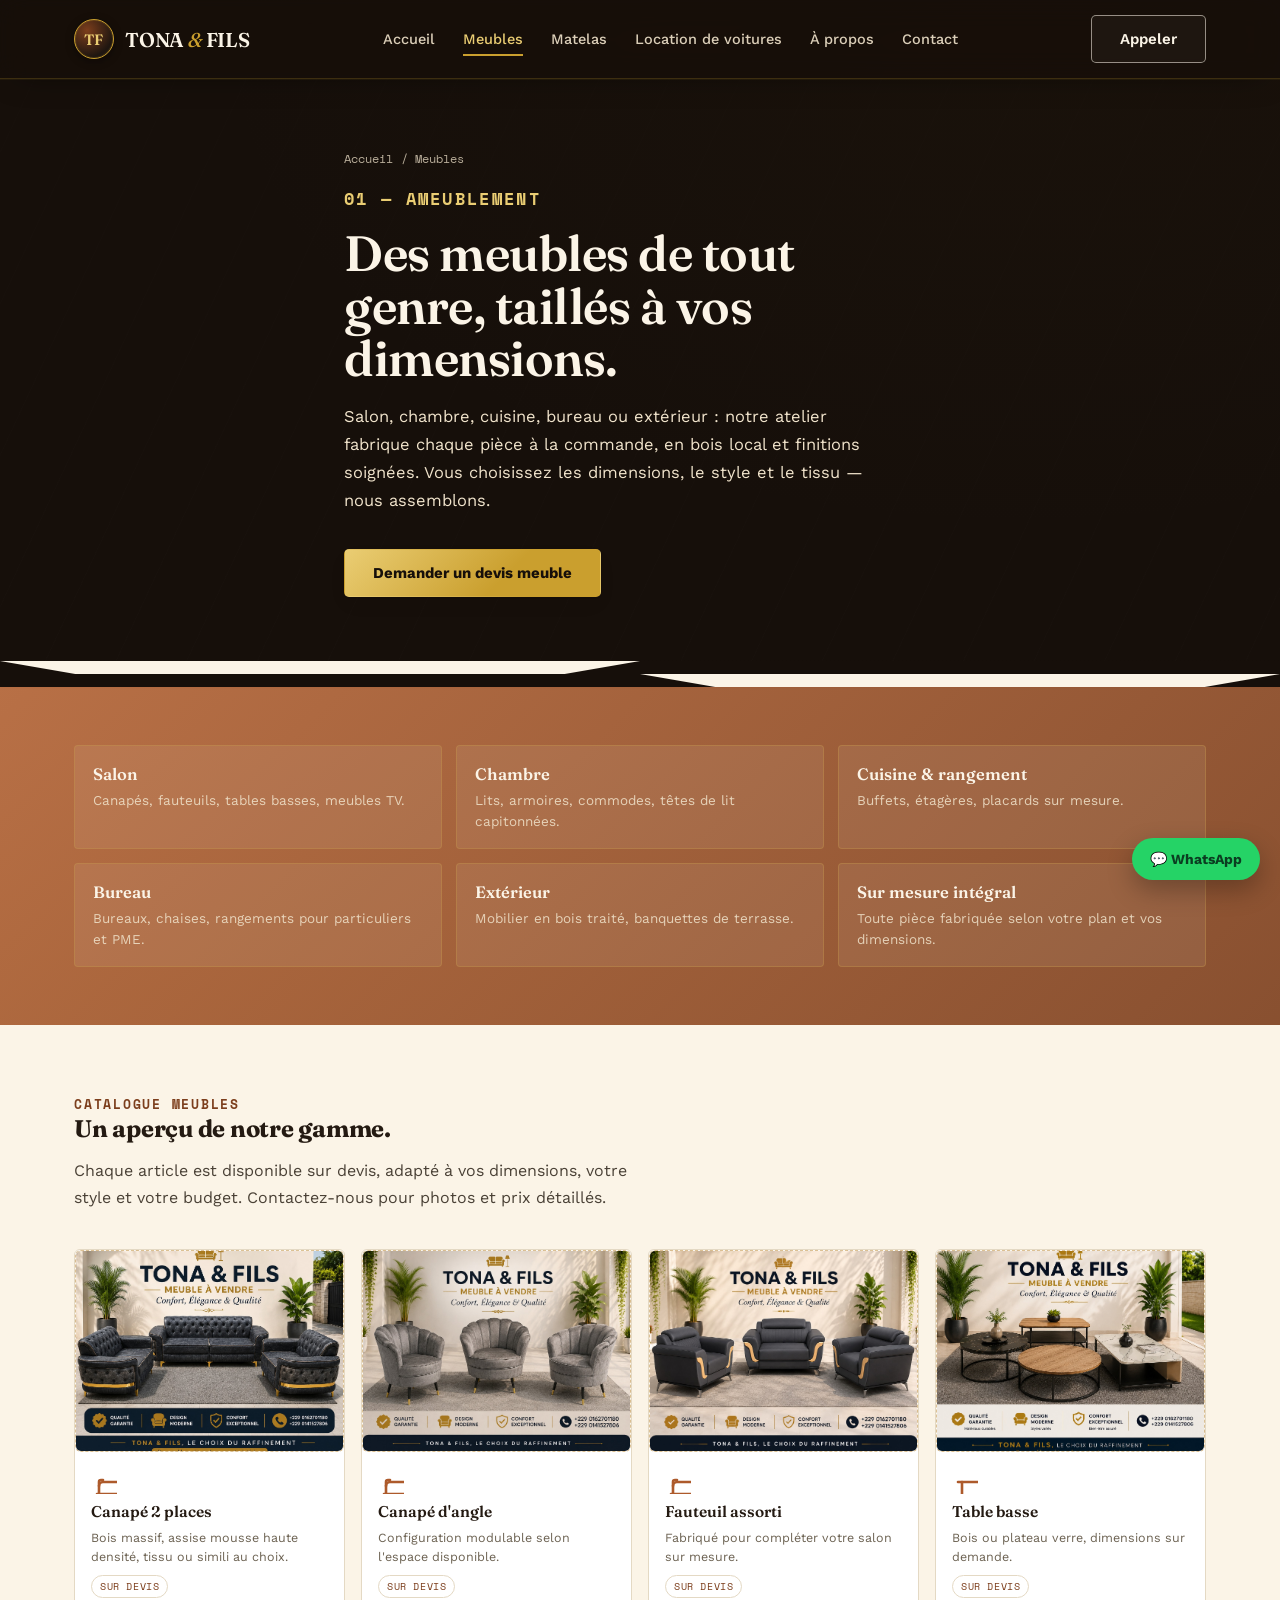
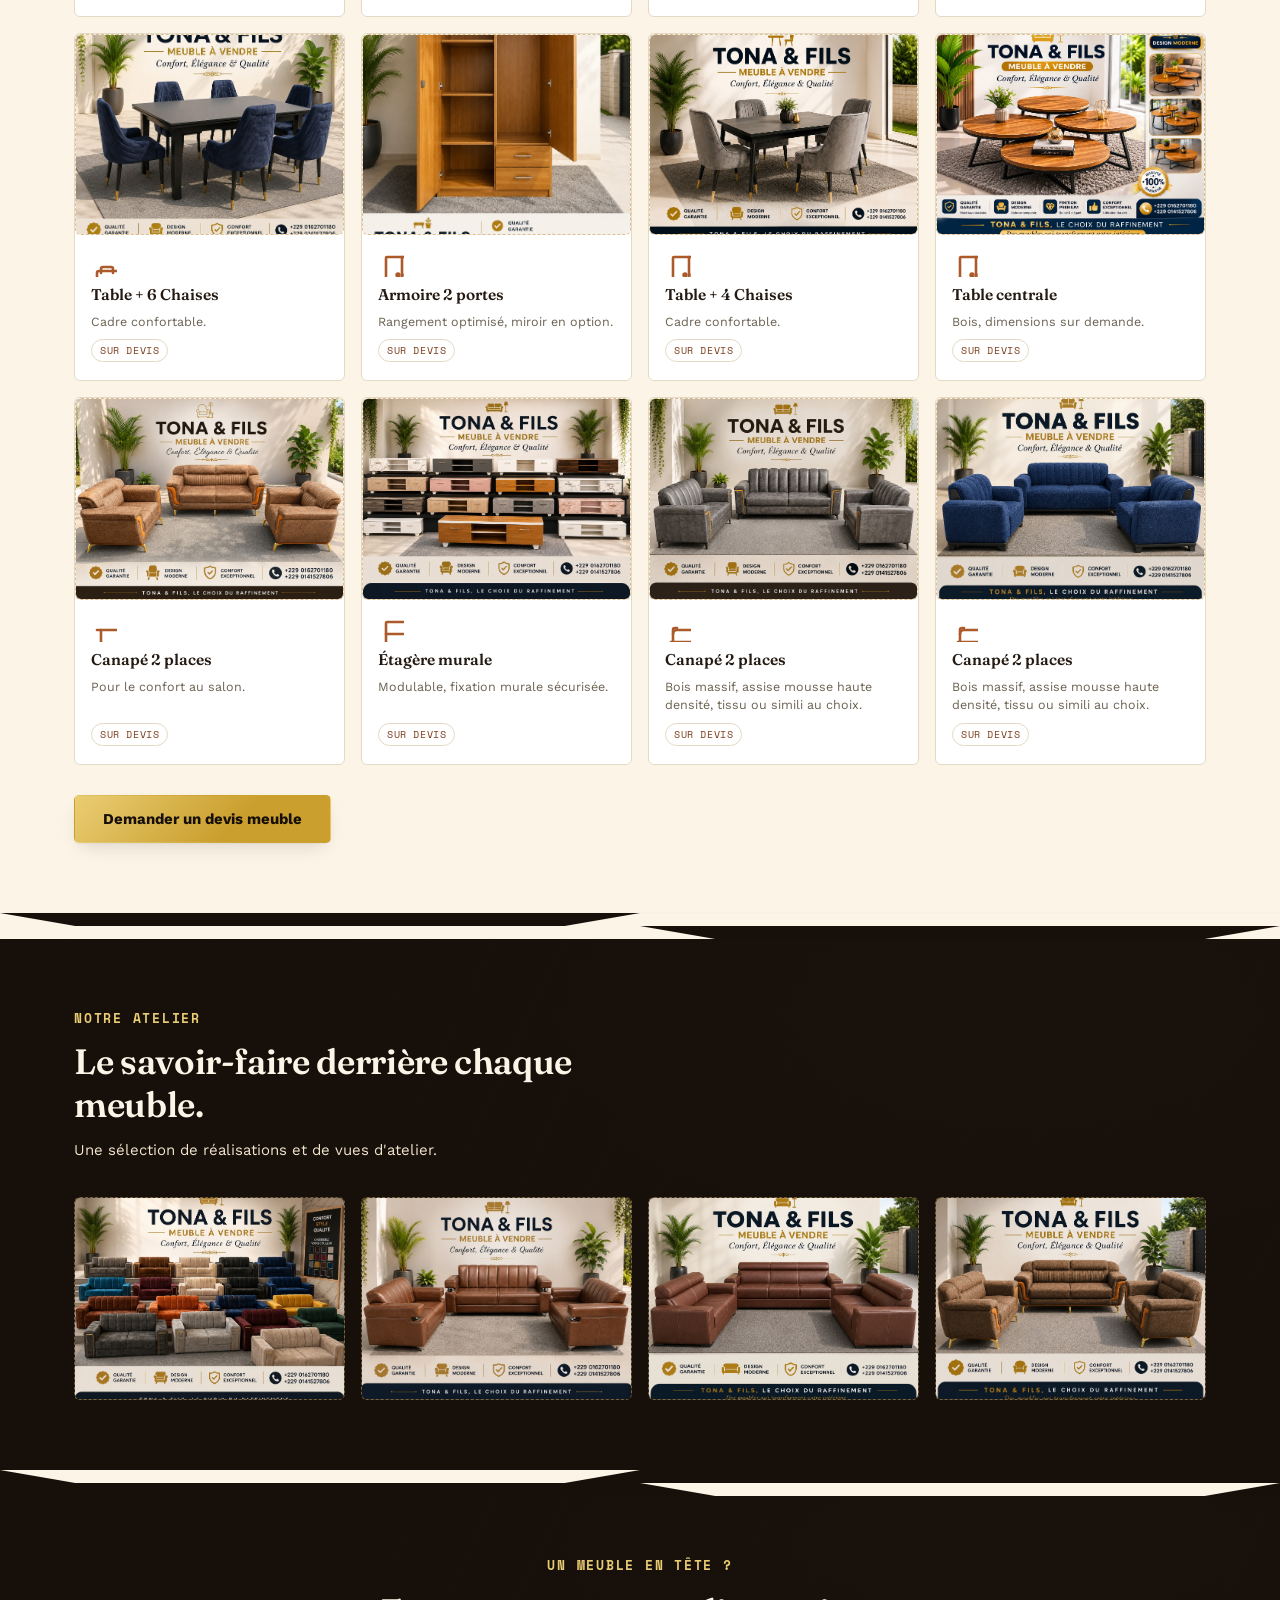
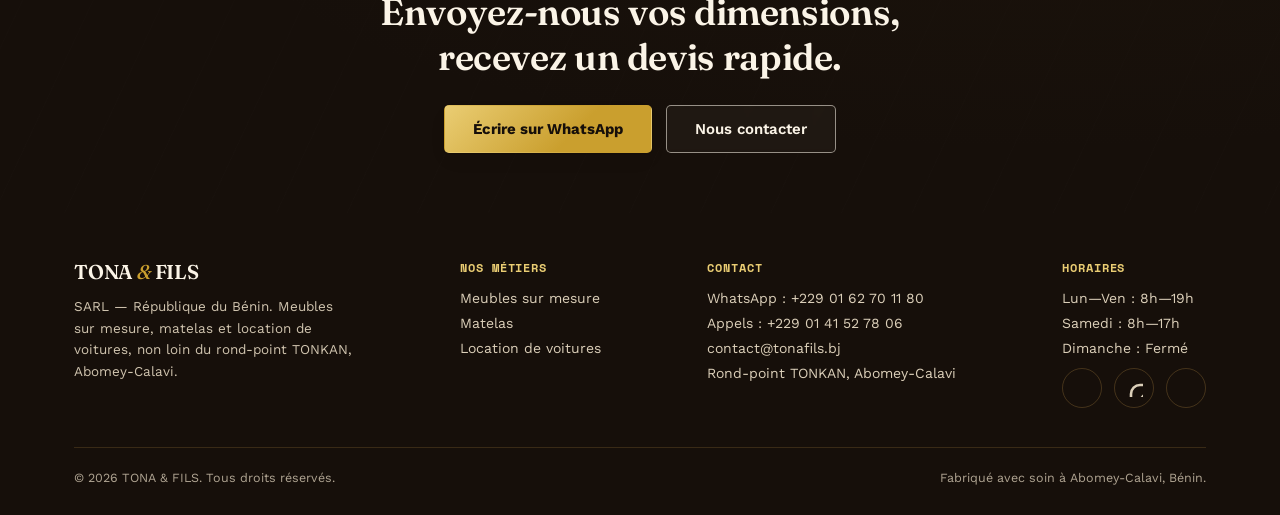
==== meubles.html @ f1891ed1 "Add files via upload" ====
<!DOCTYPE html>
<html lang="fr">

  <head>
    <meta charset="UTF-8">
    <meta name="viewport" content="width=device-width, initial-scale=1.0">
    <title>Meubles sur mesure — TONA & FILS | Abomey-Calavi</title>
    <meta name="description"
      content="Meubles sur mesure fabriqués en atelier à Abomey-Calavi : salon, chambre, cuisine, bureau, extérieur. Devis rapide sur WhatsApp.">
    <link rel="preconnect" href="https://fonts.googleapis.com">
    <link rel="preconnect" href="https://fonts.gstatic.com" crossorigin>
    <link
      href="https://fonts.googleapis.com/css2?family=Fraunces:ital,opsz,wght@0,9..144,300;0,9..144,400;0,9..144,500;0,9..144,600;0,9..144,700;1,9..144,400;1,9..144,500&family=Work+Sans:wght@400;500;600;700;800&family=Space+Mono:wght@400;700&display=swap"
      rel="stylesheet">
    <link rel="stylesheet" href="style.css">
  </head>

  <body>
    <svg width="0" height="0" style="position:absolute">
      <defs>
        <pattern id="j-espresso-cream" width="68" height="26" patternUnits="userSpaceOnUse">
          <rect width="68" height="26" fill="#160F0A" />
          <polygon points="0,0 34,0 30,13 4,13" fill="#FBF4E7" />
          <polygon points="34,13 68,13 64,26 38,26" fill="#FBF4E7" />
        </pattern>
        <pattern id="j-cream-walnut" width="68" height="26" patternUnits="userSpaceOnUse">
          <rect width="68" height="26" fill="#FBF4E7" />
          <polygon points="0,0 34,0 30,13 4,13" fill="#AD5A2B" />
          <polygon points="34,13 68,13 64,26 38,26" fill="#AD5A2B" />
        </pattern>
        <pattern id="j-walnut-cream" width="68" height="26" patternUnits="userSpaceOnUse">
          <rect width="68" height="26" fill="#AD5A2B" />
          <polygon points="0,0 34,0 30,13 4,13" fill="#FBF4E7" />
          <polygon points="34,13 68,13 64,26 38,26" fill="#FBF4E7" />
        </pattern>
        <pattern id="j-cream-slate" width="68" height="26" patternUnits="userSpaceOnUse">
          <rect width="68" height="26" fill="#FBF4E7" />
          <polygon points="0,0 34,0 30,13 4,13" fill="#22303C" />
          <polygon points="34,13 68,13 64,26 38,26" fill="#22303C" />
        </pattern>
        <pattern id="j-slate-espresso" width="68" height="26" patternUnits="userSpaceOnUse">
          <rect width="68" height="26" fill="#22303C" />
          <polygon points="0,0 34,0 30,13 4,13" fill="#160F0A" />
          <polygon points="34,13 68,13 64,26 38,26" fill="#160F0A" />
        </pattern>
        <pattern id="j-espresso-cream2" width="68" height="26" patternUnits="userSpaceOnUse">
          <rect width="68" height="26" fill="#160F0A" />
          <polygon points="0,0 34,0 30,13 4,13" fill="#FBF4E7" />
          <polygon points="34,13 68,13 64,26 38,26" fill="#FBF4E7" />
        </pattern>
        <pattern id="j-cream-espresso" width="68" height="26" patternUnits="userSpaceOnUse">
          <rect width="68" height="26" fill="#FBF4E7" />
          <polygon points="0,0 34,0 30,13 4,13" fill="#160F0A" />
          <polygon points="34,13 68,13 64,26 38,26" fill="#160F0A" />
        </pattern>
        <pattern id="j-slate-cream" width="68" height="26" patternUnits="userSpaceOnUse">
          <rect width="68" height="26" fill="#22303C" />
          <polygon points="0,0 34,0 30,13 4,13" fill="#FBF4E7" />
          <polygon points="34,13 68,13 64,26 38,26" fill="#FBF4E7" />
        </pattern>
      </defs>
      <defs>
        <!-- Icônes du catalogue (référencées via <use>) -->
        <g id="icon-sofa">
          <path d="M8 26v-8a4 4 0 0 1 4-4h24a4 4 0 0 1 4 4v8" />
          <path d="M6 26h36v6a2 2 0 0 1-2 2h-2a2 2 0 0 1-2-2v-2H12v2a2 2 0 0 1-2 2H8a2 2 0 0 1-2-2z" />
          <path d="M8 18v-4a2 2 0 0 1 2-2h2M40 18v-4a2 2 0 0 1-2-2h-2" />
        </g>
        <g id="icon-bed">
          <path d="M6 40V22a2 2 0 0 1 2-2h32a2 2 0 0 1 2 2v18" />
          <path d="M6 32h36" />
          <path d="M10 22v-4a2 2 0 0 1 2-2h8a2 2 0 0 1 2 2v4M28 22v-4a2 2 0 0 1 2-2h8a2 2 0 0 1 2 2v4" />
        </g>
        <g id="icon-wardrobe">
          <rect x="8" y="6" width="32" height="36" rx="1" />
          <line x1="24" y1="6" x2="24" y2="42" />
          <circle cx="20" cy="24" r="1.4" />
          <circle cx="28" cy="24" r="1.4" />
        </g>
        <g id="icon-table">
          <path d="M6 14h36" />
          <path d="M10 14v22M38 14v22" />
          <path d="M6 30h36" />
        </g>
        <g id="icon-shelf">
          <rect x="8" y="6" width="32" height="36" rx="1" />
          <line x1="8" y1="18" x2="40" y2="18" />
          <line x1="8" y1="30" x2="40" y2="30" />
        </g>
        <g id="icon-chair">
          <path d="M14 8v18M34 8v10" />
          <path d="M12 26h24l-3 16H15z" />
          <path d="M14 26v-4a4 4 0 0 1 4-4h12a4 4 0 0 1 4 4v4" />
        </g>
        <g id="icon-mattress">
          <rect x="6" y="14" width="36" height="20" rx="3" />
          <path d="M6 22h36M12 14v6M20 14v6M28 14v6M36 14v6" />
        </g>
        <g id="icon-car">
          <path d="M6 28l3-10a4 4 0 0 1 4-3h18a4 4 0 0 1 4 3l3 10" />
          <rect x="4" y="28" width="40" height="8" rx="2" />
          <circle cx="13" cy="36" r="3" />
          <circle cx="35" cy="36" r="3" />
        </g>
        <g id="icon-suv">
          <path d="M5 27l2-9a4 4 0 0 1 4-3h22a4 4 0 0 1 4 3l2 9" />
          <rect x="3" y="27" width="42" height="9" rx="2" />
          <circle cx="13" cy="37" r="3" />
          <circle cx="35" cy="37" r="3" />
        </g>
        <g id="icon-van">
          <path d="M4 30V18a2 2 0 0 1 2-2h24l10 8v6" />
          <rect x="4" y="30" width="36" height="6" rx="1" />
          <circle cx="13" cy="36" r="3" />
          <circle cx="33" cy="36" r="3" />
          <line x1="26" y1="16" x2="26" y2="30" />
        </g>
        <g id="icon-truck">
          <rect x="4" y="14" width="20" height="16" rx="1" />
          <path d="M24 20h9l7 6v4h-16z" />
          <circle cx="12" cy="34" r="3" />
          <circle cx="33" cy="34" r="3" />
        </g>
        <g id="icon-wheel">
          <circle cx="24" cy="24" r="16" />
          <circle cx="24" cy="24" r="4" />
          <path d="M24 8v6M24 34v6M8 24h6M34 24h6M12.7 12.7l4.2 4.2M31 31l4.2 4.2M35.3 12.7l-4.2 4.2M17 31l-4.2 4.2" />
        </g>
        <g id="icon-ribbon">
          <circle cx="24" cy="16" r="10" />
          <path d="M18 24l-4 18 10-6 10 6-4-18" />
        </g>
        <g id="icon-plane">
          <path d="M24 4v40M6 16l36 8M10 32l28-8" />
        </g>
        <g id="icon-fb">
          <path d="M27 44V26h6l1-7h-7v-4c0-2 1-4 4-4h4V4h-6c-6 0-9 4-9 9v6h-6v7h6v18z" />
        </g>
        <g id="icon-ig">
          <rect x="6" y="6" width="36" height="36" rx="9" />
          <circle cx="24" cy="24" r="9" />
          <circle cx="34" cy="14" r="1.6" />
        </g>
        <g id="icon-tiktok">
          <path d="M28 4v26a7 7 0 1 1-6-7" />
          <path d="M28 4c1 6 5 10 11 11" />
        </g>
        <g id="icon-mail">
          <rect x="6" y="10" width="36" height="28" rx="3" />
          <path d="M6 13l18 14L42 13" />
        </g>
        <g id="icon-clock">
          <circle cx="24" cy="24" r="16" />
          <line x1="24" y1="24" x2="24" y2="14" />
          <line x1="24" y1="24" x2="31" y2="28" />
        </g>
      </defs>
    </svg>
    <input type="checkbox" id="menu-toggle">
    <header>
      <div class="wrap nav">
        <a href="index.html" class="brand">
          <span class="brand-mark">TF</span>
          <span class="brand-name">TONA <span>&amp;</span> FILS</span>
        </a>
        <nav class="links">
          <a href="index.html">Accueil</a>
          <a href="meubles.html" class="active">Meubles</a>
          <a href="matelas.html">Matelas</a>
          <a href="location.html">Location de voitures</a>
          <a href="a-propos.html">À propos</a>
          <a href="contact.html">Contact</a>
        </nav>
        <div class="nav-actions">
          <a href="tel:+2290141527806" class="btn btn-outline">Appeler</a>
          <label for="menu-toggle" class="burger"><span></span></label>
        </div>
      </div>
    </header>
    <main id="top">

      <section class="page-hero bg-photo tint-espresso"
        style="background-image:url('https://images.unsplash.com/photo-1628744876497-eb30460be9f6?auto=format&fit=crop&w=1200&q=70');">
        <div class="wrap inner">
          <div class="breadcrumb"><a href="index.html">Accueil</a> / Meubles</div>
          <p class="eyebrow">01 — Ameublement</p>
          <h1>Des meubles de tout genre, taillés à vos dimensions.</h1>
          <p>Salon, chambre, cuisine, bureau ou extérieur : notre atelier fabrique chaque pièce à la commande, en bois
            local et finitions soignées. Vous choisissez les dimensions, le style et le tissu — nous assemblons.</p>
          <div class="hero-cta">
            <a class="btn btn-brass" href="https://wa.me/2290162701180" target="_blank" rel="noopener">Demander un devis
              meuble</a>
          </div>
        </div>
      </section>
      <svg class="joint" preserveAspectRatio="none" viewBox="0 0 68 26">
        <rect width="100%" height="100%" fill="url(#j-espresso-cream)" />
      </svg>

      <section class="trade-section trade-band bg-photo tint-walnut"
        style="background-image:url('https://images.unsplash.com/photo-1586893133130-a763a570686e?auto=format&fit=crop&w=1200&q=70');">
        <div class="wrap" style="color:var(--cream);">
          <div class="trade-list" style="grid-template-columns:repeat(3,1fr);">
            <div class="trade-card" style="border-color:rgba(196,149,73,.4);background:rgba(250,246,238,.08);">
              <div class="t">Salon</div>
              <div class="d" style="color:var(--cream-2);">Canapés, fauteuils, tables basses, meubles TV.</div>
            </div>
            <div class="trade-card" style="border-color:rgba(196,149,73,.4);background:rgba(250,246,238,.08);">
              <div class="t">Chambre</div>
              <div class="d" style="color:var(--cream-2);">Lits, armoires, commodes, têtes de lit capitonnées.</div>
            </div>
            <div class="trade-card" style="border-color:rgba(196,149,73,.4);background:rgba(250,246,238,.08);">
              <div class="t">Cuisine &amp; rangement</div>
              <div class="d" style="color:var(--cream-2);">Buffets, étagères, placards sur mesure.</div>
            </div>
            <div class="trade-card" style="border-color:rgba(196,149,73,.4);background:rgba(250,246,238,.08);">
              <div class="t">Bureau</div>
              <div class="d" style="color:var(--cream-2);">Bureaux, chaises, rangements pour particuliers et PME.</div>
            </div>
            <div class="trade-card" style="border-color:rgba(196,149,73,.4);background:rgba(250,246,238,.08);">
              <div class="t">Extérieur</div>
              <div class="d" style="color:var(--cream-2);">Mobilier en bois traité, banquettes de terrasse.</div>
            </div>
            <div class="trade-card" style="border-color:rgba(196,149,73,.4);background:rgba(250,246,238,.08);">
              <div class="t">Sur mesure intégral</div>
              <div class="d" style="color:var(--cream-2);">Toute pièce fabriquée selon votre plan et vos dimensions.
              </div>
            </div>
          </div>
        </div>
      </section>

      <!-- ================= CATALOGUE MEUBLES ================= -->
      <section class="catalogue">
        <div class="wrap">
          <p class="eyebrow" style="color:var(--walnut-2)">Catalogue meubles</p>
          <h2>Un aperçu de notre gamme.</h2>
          <p class="cat-lede">Chaque article est disponible sur devis, adapté à vos dimensions, votre style et votre
            budget. Contactez-nous pour photos et prix détaillés.</p>
          <div class="cat-grid">

            <!-- 1. Canapé 2 places -->
            <div class="cat-card">
              <div class="photo-slot">
                <div class="ps-inner" style="cursor: zoom-in;" onclick="openLightbox(this)">
                  <img src="Canapé4.jpeg" alt="Canapé 2 places" loading="lazy">
                </div>
              </div>
              <div class="cc-body">
                <svg class="icon">
                  <use href="#icon-sofa" xlink:href="#icon-sofa" />
                </svg>
                <div class="name">Canapé 2 places</div>
                <div class="spec">Bois massif, assise mousse haute densité, tissu ou simili au choix.</div>
                <span class="tag">Sur devis</span>
              </div>
            </div>

            <!-- 2. Canapé d’angle -->
            <div class="cat-card">
              <div class="photo-slot">
                <div class="ps-inner" style="cursor: zoom-in;" onclick="openLightbox(this)">
                  <img src="Canapé5-1.jpeg" alt="Canapé d'angle" loading="lazy">
                </div>
              </div>
              <div class="cc-body">
                <svg class="icon">
                  <use href="#icon-sofa" xlink:href="#icon-sofa" />
                </svg>
                <div class="name">Canapé d'angle</div>
                <div class="spec">Configuration modulable selon l'espace disponible.</div>
                <span class="tag">Sur devis</span>
              </div>
            </div>

            <!-- 3. Fauteuil assorti -->
            <div class="cat-card">
              <div class="photo-slot">
                <div class="ps-inner" style="cursor: zoom-in;" onclick="openLightbox(this)">
                  <img src="Canapé1-1.jpeg" alt="Fauteuil assorti" loading="lazy">
                </div>
              </div>
              <div class="cc-body">
                <svg class="icon">
                  <use href="#icon-sofa" xlink:href="#icon-sofa" />
                </svg>
                <div class="name">Fauteuil assorti</div>
                <div class="spec">Fabriqué pour compléter votre salon sur mesure.</div>
                <span class="tag">Sur devis</span>
              </div>
            </div>

            <!-- 4. Table basse -->
            <div class="cat-card">
              <div class="photo-slot">
                <div class="ps-inner" style="cursor: zoom-in;" onclick="openLightbox(this)">
                  <img src="Table_centrale.jpeg" alt="Table basse" loading="lazy">
                </div>
              </div>
              <div class="cc-body">
                <svg class="icon">
                  <use href="#icon-table" xlink:href="#icon-table" />
                </svg>
                <div class="name">Table basse</div>
                <div class="spec">Bois ou plateau verre, dimensions sur demande.</div>
                <span class="tag">Sur devis</span>
              </div>
            </div>

            <!-- 5. Ensemble à Manger -->
            <div class="cat-card">
              <div class="photo-slot">
                <div class="ps-inner" style="cursor: zoom-in;" onclick="openLightbox(this)">
                  <img src="Table_Mangé.jpeg" alt="Lit double" loading="lazy">
                </div>
              </div>
              <div class="cc-body">
                <svg class="icon">
                  <use href="#icon-bed" xlink:href="#icon-bed" />
                </svg>
                <div class="name">Table + 6 Chaises</div>
                <div class="spec">Cadre confortable.</div>
                <span class="tag">Sur devis</span>
              </div>
            </div>

            <!-- 6. Armoire 2 portes -->
            <div class="cat-card">
              <div class="photo-slot">
                <div class="ps-inner" style="cursor: zoom-in;" onclick="openLightbox(this)">
                  <img src="Armoire.jpeg" alt="Armoire 3 portes" loading="lazy">
                </div>
              </div>
              <div class="cc-body">
                <svg class="icon">
                  <use href="#icon-wardrobe" xlink:href="#icon-wardrobe" />
                </svg>
                <div class="name">Armoire 2 portes</div>
                <div class="spec">Rangement optimisé, miroir en option.</div>
                <span class="tag">Sur devis</span>
              </div>
            </div>

            <!-- 7. Ensemble à Manger -->
            <div class="cat-card">
              <div class="photo-slot">
                <div class="ps-inner" style="cursor: zoom-in;" onclick="openLightbox(this)">
                  <img src="Table_Mangé1.jpeg" alt="Commode" loading="lazy">
                </div>
              </div>
              <div class="cc-body">
                <svg class="icon">
                  <use href="#icon-wardrobe" xlink:href="#icon-wardrobe" />
                </svg>
                <div class="name">Table + 4 Chaises</div>
                <div class="spec">Cadre confortable.</div>
                <span class="tag">Sur devis</span>
              </div>
            </div>

            <!-- 8. Table centrale en Bois -->
            <div class="cat-card">
              <div class="photo-slot">
                <div class="ps-inner" style="cursor: zoom-in;" onclick="openLightbox(this)">
                  <img src="Table_centrale1.jpeg" alt="Buffet de cuisine" loading="lazy">
                </div>
              </div>
              <div class="cc-body">
                <svg class="icon">
                  <use href="#icon-wardrobe" xlink:href="#icon-wardrobe" />
                </svg>
                <div class="name">Table centrale</div>
                <div class="spec">Bois, dimensions sur demande.</div>
                <span class="tag">Sur devis</span>
              </div>
            </div>

            <!-- 9.Canapé -->
            <div class="cat-card">
              <div class="photo-slot">
                <div class="ps-inner" style="cursor: zoom-in;" onclick="openLightbox(this)">
                  <img src="Canapé8.jpeg" alt="Canapé 2 places" loading="lazy">
                </div>
              </div>
              <div class="cc-body">
                <svg class="icon">
                  <use href="#icon-table" xlink:href="#icon-table" />
                </svg>
                <div class="name">Canapé 2 places</div>
                <div class="spec">Pour le confort au salon.</div>
                <span class="tag">Sur devis</span>
              </div>
            </div>

            <!-- 10. Étagère murale -->
            <div class="cat-card">
              <div class="photo-slot">
                <div class="ps-inner" style="cursor: zoom-in;" onclick="openLightbox(this)">
                  <img src="Meubles.jpeg" alt="Étagère murale" loading="lazy">
                </div>
              </div>
              <div class="cc-body">
                <svg class="icon">
                  <use href="#icon-shelf" xlink:href="#icon-shelf" />
                </svg>
                <div class="name">Étagère murale</div>
                <div class="spec">Modulable, fixation murale sécurisée.</div>
                <span class="tag">Sur devis</span>
              </div>
            </div>

            <!-- 11. Canapé 2 places -->
            <div class="cat-card">
              <div class="photo-slot">
                <div class="ps-inner" style="cursor: zoom-in;" onclick="openLightbox(this)">
                  <img src="Canapé5.jpeg" alt="Canapé 2 places" loading="lazy">
                </div>
              </div>
              <div class="cc-body">
                <svg class="icon">
                  <use href="#icon-sofa" xlink:href="#icon-sofa" />
                </svg>
                <div class="name">Canapé 2 places</div>
                <div class="spec">Bois massif, assise mousse haute densité, tissu ou simili au choix.</div>
                <span class="tag">Sur devis</span>
              </div>
            </div>

            <!-- 12. Canapé 2 places -->
            <div class="cat-card">
              <div class="photo-slot">
                <div class="ps-inner" style="cursor: zoom-in;" onclick="openLightbox(this)">
                  <img src="Canapé2.jpeg" alt="Canapé 2 places" loading="lazy">
                </div>
              </div>
              <div class="cc-body">
                <svg class="icon">
                  <use href="#icon-sofa" xlink:href="#icon-sofa" />
                </svg>
                <div class="name">Canapé 2 places</div>
                <div class="spec">Bois massif, assise mousse haute densité, tissu ou simili au choix.</div>
                <span class="tag">Sur devis</span>
              </div>
            </div>

          </div>

          <dialog id="lightbox" onclick="this.close()">
            <img id="lightbox-img" src="" alt="Zoom">
            <span class="close-txt">Cliquez n'importe où pour fermer</span>
          </dialog>

          <div class="cat-panel-foot" style="margin-top:30px;"><a class="btn btn-brass"
              href="https://wa.me/2290162701180" target="_blank" rel="noopener">Demander un devis meuble</a></div>
        </div>
        </div>


      </section>
      <svg class="joint" preserveAspectRatio="none" viewBox="0 0 68 26">
        <rect width="100%" height="100%" fill="url(#j-cream-espresso)" />
      </svg>

      <!-- ================= GALERIE ATELIER ================= -->
      <section class="gallery-section on-dark-section bg-photo tint-espresso"
        style="background-image:url('https://images.unsplash.com/photo-1779031242515-205111711b23?auto=format&fit=crop&w=1200&q=70');">
        <div class="wrap">
          <div class="g-top">
            <p class="eyebrow">Notre atelier</p>
            <h2>Le savoir-faire derrière chaque meuble.</h2>
            <p class="g-lede">Une sélection de réalisations et de vues d'atelier.</p>
          </div>
          <div class="gallery-grid g-wide">

            <!-- 1. Vue d’atelier — découpe bois -->
            <div class="photo-slot">
              <div class="ps-inner" style="cursor: zoom-in;" onclick="openLightbox(this)">
                <img src="Canapé.jpeg" alt="Vue d’atelier — découpe bois" loading="lazy">
              </div>
            </div>

            <!-- 2. Réalisation salon complet -->
            <div class="photo-slot">
              <div class="ps-inner" style="cursor: zoom-in;" onclick="openLightbox(this)">
                <img src="Canapé7.jpeg" alt="Réalisation salon complet" loading="lazy">
              </div>
            </div>

            <!-- 3. Détail finition bois -->
            <div class="photo-slot">
              <div class="ps-inner" style="cursor: zoom-in;" onclick="openLightbox(this)">
                <img src="Canapé1.jpeg" alt="Détail finition bois" loading="lazy">
              </div>
            </div>

            <!-- 4. Réalisation chambre complète -->
            <div class="photo-slot">
              <div class="ps-inner" style="cursor: zoom-in;" onclick="openLightbox(this)">
                <img src="Canapé3.jpeg" alt="Réalisation chambre complète" loading="lazy">
              </div>
            </div>

          </div>

          <dialog id="lightbox" onclick="this.close()">
            <img id="lightbox-img" src="" alt="Zoom">
            <span class="close-txt">Cliquez n'importe où pour fermer</span>
          </dialog>

        </div>
      </section>
      <svg class="joint" preserveAspectRatio="none" viewBox="0 0 68 26">
        <rect width="100%" height="100%" fill="url(#j-espresso-cream2)" />
      </svg>

      <section class="cta-banner bg-photo tint-espresso"
        style="background-image:url('https://images.unsplash.com/photo-1628744876497-eb30460be9f6?auto=format&fit=crop&w=1200&q=70');">
        <div class="wrap">
          <p class="eyebrow">Un meuble en tête ?</p>
          <h2>Envoyez-nous vos dimensions, recevez un devis rapide.</h2>
          <div class="cta-row">
            <a class="btn btn-brass" href="https://wa.me/2290162701180" target="_blank" rel="noopener">Écrire sur
              WhatsApp</a>
            <a class="btn btn-outline" href="contact.html">Nous contacter</a>
          </div>
        </div>
      </section>

    </main>
    <footer>
      <div class="wrap">
        <div class="foot-grid">
          <div class="foot-brand">
            <span class="brand-name">TONA <span style="color:var(--brass)">&amp;</span> FILS</span>
            <p>SARL — République du Bénin. Meubles sur mesure, matelas et location de voitures, non loin du rond-point
              TONKAN, Abomey-Calavi.</p>
          </div>
          <div class="foot-col">
            <b>Nos métiers</b>
            <a href="meubles.html">Meubles sur mesure</a>
            <a href="matelas.html">Matelas</a>
            <a href="location.html">Location de voitures</a>
          </div>
          <div class="foot-col">
            <b>Contact</b>
            <a href="https://wa.me/2290162701180" target="_blank" rel="noopener">WhatsApp : +229 01 62 70 11 80</a>
            <a href="tel:+2290141527806">Appels : +229 01 41 52 78 06</a>
            <a href="mailto:contact@tonafils.bj">contact@tonafils.bj</a>
            <a href="https://maps.google.com/maps?q=Rond-point+Tonkan,+Abomey-Calavi,+Benin" target="_blank"
              rel="noopener">Rond-point TONKAN, Abomey-Calavi</a>
          </div>
          <div class="foot-col">
            <b>Horaires</b>
            <a href="contact.html" style="pointer-events:none;">Lun—Ven : 8h—19h</a>
            <a href="contact.html" style="pointer-events:none;">Samedi : 8h—17h</a>
            <a href="contact.html" style="pointer-events:none;">Dimanche : Fermé</a>
            <div class="social-row" style="margin-top:12px">
              <a href="https://facebook.com/tonaetfils" target="_blank" rel="noopener" aria-label="Facebook"><svg
                  class="icon" style="stroke:none">
                  <use href="#icon-fb" xlink:href="#icon-fb" />
                </svg></a>
              <a href="https://instagram.com/tonaetfils" target="_blank" rel="noopener" aria-label="Instagram"><svg
                  class="icon">
                  <use href="#icon-ig" xlink:href="#icon-ig" />
                </svg></a>
              <a href="https://tiktok.com/@tonaetfils" target="_blank" rel="noopener" aria-label="TikTok"><svg
                  class="icon">
                  <use href="#icon-tiktok" xlink:href="#icon-tiktok" />
                </svg></a>
            </div>
          </div>
        </div>
        <div class="foot-bottom">
          <span>© 2026 TONA &amp; FILS. Tous droits réservés.</span>
          <span>Fabriqué avec soin à Abomey-Calavi, Bénin.</span>
        </div>
      </div>
    </footer>

    <a class="wa-float" href="https://wa.me/2290162701180" target="_blank" rel="noopener"
      aria-label="Écrire à TONA &amp; FILS sur WhatsApp">
      💬 WhatsApp
    </a>
  </body>
  <script> function openLightbox(element) {
      const imgSrc = element.querySelector('img').src;
      document.getElementById('lightbox-img').src = imgSrc;
      document.getElementById('lightbox').showModal();
    }
  </script>

</html>
---- style.css ----
/* =========================================================
   TONA & FILS — Feuille de style commune à toutes les pages
   ========================================================= */
:root{
  --espresso:#160F0A;
  --espresso-2:#1F1610;
  --walnut:#AD5A2B;
  --walnut-2:#7C3E1C;
  --brass:#CA9F2E;
  --brass-light:#EACD73;
  --cream:#FBF4E7;
  --cream-2:#F1E4CC;
  --ink:#241A12;
  --slate:#22303C;
  --slate-2:#324454;
  --font-display:'Fraunces', serif;
  --font-body:'Work Sans', sans-serif;
  --font-mono:'Space Mono', monospace;
  --tooth:34px;
  --tooth-h:26px;
  --shadow-soft:0 1px 2px rgba(21,13,7,.04), 0 8px 20px -6px rgba(21,13,7,.14);
  --shadow-lift:0 4px 10px rgba(21,13,7,.08), 0 22px 40px -12px rgba(21,13,7,.24);
}

*{ box-sizing:border-box; }
html{ scroll-behavior:smooth; }
@media (prefers-reduced-motion: reduce){
  html{ scroll-behavior:auto; }
  *{ animation-duration:0.001ms !important; animation-iteration-count:1 !important; transition-duration:0.001ms !important; }
}
body{
  margin:0;
  font-family:var(--font-body);
  color:var(--ink);
  background:var(--cream);
  -webkit-font-smoothing:antialiased;
}
img,svg{ display:block; max-width:100%; }
a{ color:inherit; }
h1,h2,h3{ font-family:var(--font-display); margin:0; letter-spacing:-0.01em; }
p{ margin:0; }
.wrap{ max-width:1180px; margin-inline:auto; padding-inline:24px; }
.eyebrow{
  font-family:var(--font-mono);
  font-size:12.5px;
  letter-spacing:0.14em;
  text-transform:uppercase;
  font-weight:600;
}
.btn{
  display:inline-flex; align-items:center; gap:10px;
  font-family:var(--font-body); font-weight:600; font-size:15px;
  padding:14px 28px; border-radius:5px; text-decoration:none;
  border:1.5px solid transparent; cursor:pointer;
  transition:transform .2s cubic-bezier(.2,.8,.2,1), box-shadow .2s ease, background .2s ease;
}
.btn:focus-visible{ outline:3px solid var(--brass-light); outline-offset:3px; }
.btn-brass{ background:linear-gradient(135deg, var(--brass-light), var(--brass) 62%); color:var(--espresso); box-shadow:var(--shadow-soft); font-weight:700; }
.btn-brass:hover{ background:linear-gradient(135deg, var(--brass-light), var(--brass-light) 70%); transform:translateY(-2px); box-shadow:0 14px 28px -8px rgba(202,159,46,.45); }
.btn-outline{ border-color:rgba(251,244,231,.55); background:rgba(251,244,231,.04); backdrop-filter:blur(2px); }
.btn-outline:hover{ background:rgba(251,244,231,.12); border-color:currentColor; transform:translateY(-2px); }
.btn-outline.on-light{ border-color:rgba(36,26,18,.3); background:transparent; }
.btn-outline.on-light:hover{ background:rgba(36,26,18,.06); border-color:var(--ink); }

/* ---------- Finger-joint divider (signature element) ---------- */
.joint{ width:100%; height:var(--tooth-h); display:block; filter:drop-shadow(0 1px 1px rgba(21,13,7,.12)); }
.joint rect, .joint polygon{ shape-rendering:geometricPrecision; }

/* ================= HEADER ================= */
header{
  position:fixed; inset:0 0 auto 0; z-index:50;
  background:rgba(22,15,10,.78);
  backdrop-filter:blur(14px) saturate(1.4);
  -webkit-backdrop-filter:blur(14px) saturate(1.4);
  border-bottom:1px solid rgba(202,159,46,.22);
  box-shadow:0 1px 0 rgba(202,159,46,.08), 0 12px 30px -18px rgba(0,0,0,.5);
}
.nav{ display:flex; align-items:center; justify-content:space-between; padding-block:15px; }
.brand{ display:flex; align-items:center; gap:11px; text-decoration:none; }
.brand-mark{
  width:40px; height:40px; border-radius:50%;
  background:radial-gradient(circle at 32% 28%, var(--walnut-2), var(--espresso-2) 70%);
  border:1.5px solid var(--brass);
  box-shadow:inset 0 0 0 1px rgba(202,159,46,.15), 0 2px 8px rgba(0,0,0,.35);
  display:flex; align-items:center; justify-content:center;
  font-family:var(--font-display); font-weight:600; color:var(--brass-light); font-size:15px; letter-spacing:.02em;
}
.brand-name{ font-family:var(--font-display); font-weight:600; font-size:20px; color:var(--cream); letter-spacing:-.01em; }
.brand-name span{ color:var(--brass); font-style:italic; font-weight:500; }
nav.links{ display:flex; align-items:center; gap:28px; }
nav.links a{ color:var(--cream-2); text-decoration:none; font-size:14.5px; font-weight:500; opacity:.9; position:relative; }
nav.links a:hover{ color:var(--brass-light); opacity:1; }
nav.links a.active{ color:var(--brass-light); opacity:1; }
nav.links a.active::after{ content:''; position:absolute; left:0; right:0; bottom:-8px; height:2px; background:var(--brass); }
.nav-actions{ display:flex; align-items:center; gap:14px; color:var(--cream);}
.burger{ display:none; }
#menu-toggle{ display:none; }

@media (max-width:880px){
  nav.links{
    position:fixed; inset:64px 0 0 0; flex-direction:column; align-items:flex-start;
    background:var(--espresso); padding:28px 24px; gap:22px;
    transform:translateX(100%); transition:transform .28s ease;
    border-top:1px solid rgba(196,149,73,.2);
    overflow-y:auto;
  }
  #menu-toggle:checked ~ .nav .links{ transform:translateX(0); }
  nav.links a{ font-size:18px; }
  nav.links a.active::after{ display:none; }
  .burger{
    display:flex; width:40px; height:40px; align-items:center; justify-content:center;
    background:transparent; border:1.5px solid var(--brass); border-radius:3px; cursor:pointer;
  }
  .burger span, .burger span::before, .burger span::after{
    content:''; display:block; width:18px; height:2px; background:var(--brass); position:relative;
  }
  .burger span::before{ position:absolute; top:-6px; }
  .burger span::after{ position:absolute; top:6px; }
  .nav-actions .btn-outline{ display:none; }
}

/* ================= HERO (accueil) ================= */
.hero{
  background:
    radial-gradient(ellipse at 78% 8%, rgba(196,149,73,.16), transparent 55%),
    var(--espresso);
  color:var(--cream);
  padding-top:150px;
  padding-bottom:86px;
  position:relative;
  overflow:hidden;
}
.hero::before{
  content:'';
  position:absolute; inset:0;
  background-image:repeating-linear-gradient(100deg, rgba(196,149,73,.05), rgba(196,149,73,.05) 2px, transparent 2px, transparent 90px);
  pointer-events:none;
}
.hero-grid{ display:grid; grid-template-columns:1.15fr .85fr; gap:56px; align-items:center; position:relative; }
@media (max-width:920px){ .hero-grid{ grid-template-columns:1fr; } }
.hero .eyebrow{ color:var(--brass-light); }
.hero h1{
  font-size:clamp(2.4rem, 4.6vw, 3.85rem);
  line-height:1.04;
  font-weight:600;
  margin-top:16px;
  max-width:14ch;
}
.hero h1 em{ font-style:italic; color:var(--brass-light); font-weight:500; }
.hero-sub{ font-size:17.5px; line-height:1.65; color:var(--cream-2); max-width:46ch; margin-top:22px; }
.hero-cta{ display:flex; flex-wrap:wrap; gap:14px; margin-top:34px; }
.hero-addr{
  margin-top:38px; display:flex; gap:12px; align-items:flex-start;
  font-family:var(--font-mono); font-size:13px; color:var(--cream-2); max-width:40ch; line-height:1.6;
}
.hero-addr b{ color:var(--brass-light); }

.hero-panel{
  background:var(--espresso-2);
  border:1px solid rgba(196,149,73,.3);
  border-radius:4px;
  padding:30px;
}
.hero-panel-title{ font-family:var(--font-mono); font-size:12px; letter-spacing:.1em; text-transform:uppercase; color:var(--brass-light); margin-bottom:18px; }
.trade-row{
  display:flex; justify-content:space-between; align-items:center;
  padding:16px 0; border-top:1px solid rgba(196,149,73,.18);
}
.trade-row:first-of-type{ border-top:none; }
.trade-row .name{ font-family:var(--font-display); font-size:19px; font-weight:600; }
.trade-row .tag{ font-family:var(--font-mono); font-size:11.5px; color:var(--brass-light); border:1px solid var(--brass); padding:3px 9px; border-radius:20px; }

/* ================= PAGE HERO (sous-pages) ================= */
.page-hero{
  background:
    radial-gradient(ellipse at 78% 8%, rgba(196,149,73,.16), transparent 55%),
    var(--espresso);
  color:var(--cream);
  padding-top:150px;
  padding-bottom:64px;
  position:relative;
  overflow:hidden;
}
.page-hero::before{
  content:'';
  position:absolute; inset:0;
  background-image:repeating-linear-gradient(100deg, rgba(196,149,73,.05), rgba(196,149,73,.05) 2px, transparent 2px, transparent 90px);
  pointer-events:none;
}
.page-hero .inner{ position:relative; max-width:64ch; }
.page-hero .eyebrow{ color:var(--brass-light); }
.page-hero h1{ font-size:clamp(2.1rem,4vw,3.1rem); font-weight:600; margin-top:14px; line-height:1.06; }
.page-hero p{ font-size:16.5px; line-height:1.7; color:var(--cream-2); margin-top:18px; max-width:52ch; }
.breadcrumb{ position:relative; display:flex; gap:8px; align-items:center; font-family:var(--font-mono); font-size:12px; color:var(--cream-2); opacity:.75; margin-bottom:4px; }
.breadcrumb a{ text-decoration:none; color:inherit; }
.breadcrumb a:hover{ color:var(--brass-light); }

/* ================= TRUST STRIP ================= */
.trust{ background:var(--cream); padding-block:64px 58px; }
.trust-grid{ display:grid; grid-template-columns:1.1fr 1fr; gap:56px; align-items:start; }
@media (max-width:820px){ .trust-grid{ grid-template-columns:1fr; gap:30px; } }
.trust h2{ font-size:clamp(1.7rem,3vw,2.3rem); font-weight:600; max-width:16ch; }
.trust-lede{ margin-top:16px; font-size:16.5px; line-height:1.7; color:#4a4136; max-width:50ch; }
.pillars{ display:grid; grid-template-columns:1fr 1fr; gap:0; }
.pillar{ padding:20px 0; border-top:1px solid #E4D9C4; }
.pillar:nth-child(-n+2){ border-top:none; }
.pillar b{ display:block; font-family:var(--font-display); font-size:16.5px; margin-bottom:6px; }
.pillar p{ font-size:14px; color:#5a5142; line-height:1.55; }

/* ================= METIERS (teasers accueil) ================= */
.metiers{ padding-block:78px; background:var(--cream); }
.metiers-top{ max-width:60ch; }
.metiers-top .eyebrow{ color:var(--walnut-2); }
.metiers-top h2{ font-size:clamp(1.8rem,3.2vw,2.4rem); font-weight:600; margin-top:14px; }
.metiers-grid{ margin-top:44px; display:grid; grid-template-columns:repeat(3,1fr); gap:22px; }
@media (max-width:900px){ .metiers-grid{ grid-template-columns:1fr; } }
.metier-card{
  border:1px solid #E9DCC3; border-radius:10px; background:#fff; overflow:hidden;
  box-shadow:var(--shadow-soft);
  display:flex; flex-direction:column; transition:transform .25s cubic-bezier(.2,.8,.2,1), box-shadow .25s ease, border-color .25s ease;
}
.metier-card:hover{ transform:translateY(-6px); box-shadow:var(--shadow-lift); border-color:var(--brass); }
.metier-card .mc-body{ padding:24px 24px 26px; display:flex; flex-direction:column; flex-grow:1; }
.metier-card .eyebrow{ color:var(--walnut-2); }
.metier-card h3{ font-size:20px; font-weight:600; margin-top:12px; }
.metier-card p{ font-size:14px; line-height:1.6; color:#5a5142; margin-top:10px; flex-grow:1; }
.metier-card .mc-link{ margin-top:18px; display:inline-flex; align-items:center; gap:8px; font-family:var(--font-mono); font-size:12.5px; letter-spacing:.05em; text-transform:uppercase; color:var(--walnut); text-decoration:none; font-weight:700; }
.metier-card .mc-link:hover{ color:var(--brass); }
.metier-card.on-dark{ background:var(--walnut); }
.metier-card.on-dark p, .metier-card.on-dark h3{ color:var(--cream); }
.metier-card.on-dark .eyebrow{ color:var(--brass-light); }
.metier-card.on-dark .mc-link{ color:var(--brass-light); }

/* ================= TRADE SECTIONS (shared) ================= */
.trade-section{ padding-block:76px; position:relative; }
.trade-inner{ display:grid; grid-template-columns:.9fr 1.1fr; gap:60px; align-items:start; }
@media (max-width:900px){ .trade-inner{ grid-template-columns:1fr; gap:34px; } }
.trade-head .eyebrow{ opacity:.85; }
.trade-head h2{ font-size:clamp(1.9rem,3.4vw,2.6rem); font-weight:600; margin-top:14px; line-height:1.08; }
.trade-head p.desc{ margin-top:18px; font-size:16px; line-height:1.7; max-width:38ch; opacity:.92; }
.trade-head .btn{ margin-top:28px; }
.trade-list{ display:grid; grid-template-columns:1fr 1fr; gap:14px; }
@media (max-width:520px){ .trade-list{ grid-template-columns:1fr; } }
.trade-card{
  border:1px solid;
  border-radius:4px;
  padding:18px 18px 16px;
}
.trade-card .t{ font-family:var(--font-display); font-weight:600; font-size:16.5px; margin-bottom:6px; }
.trade-card .d{ font-size:13.5px; line-height:1.55; opacity:.85; }

/* Meubles : fond noyer + veinage bois */
.trade-meubles{
  background:
    repeating-linear-gradient(88deg, rgba(196,149,73,.05), rgba(196,149,73,.05) 1px, transparent 1px, transparent 14px),
    var(--walnut);
  color:var(--cream);
}
.trade-meubles .trade-card{ background:rgba(250,246,238,.05); border-color:rgba(196,149,73,.35); }
.trade-meubles .eyebrow{ color:var(--brass-light); }

/* Matelas : fond clair + matelassage */
.trade-matelas{
  background:
    radial-gradient(circle at 0 0, rgba(74,44,26,.05) 2px, transparent 2.3px) 0 0/28px 28px,
    var(--cream);
  color:var(--ink);
}
.trade-matelas .trade-card{ background:#fff; border-color:#E4D9C4; }
.trade-matelas .eyebrow{ color:var(--walnut-2); }
.trade-matelas .btn-brass{ background:var(--walnut); color:var(--cream); }
.trade-matelas .btn-brass:hover{ background:var(--walnut-2); }

/* Location : fond ardoise + ligne de route */
.trade-location{ background:var(--slate); color:var(--cream); }
.trade-location .trade-card{ background:rgba(250,246,238,.05); border-color:rgba(231,199,132,.3); }
.trade-location .eyebrow{ color:var(--brass-light); }
.road-line{ height:3px; width:100%; margin:26px 0 2px; background-image:repeating-linear-gradient(to right, var(--brass), var(--brass) 26px, transparent 26px, transparent 46px); border-radius:2px; }

/* ================= WHY US ================= */
.why{ background:var(--espresso); color:var(--cream); padding-block:80px; }
.why-top{ max-width:56ch; }
.why .eyebrow{ color:var(--brass-light); }
.why h2{ font-size:clamp(1.8rem,3.2vw,2.4rem); font-weight:600; margin-top:14px; }
.why-grid{ margin-top:48px; display:grid; grid-template-columns:repeat(4,1fr); }
@media (max-width:920px){ .why-grid{ grid-template-columns:repeat(2,1fr); } }
@media (max-width:560px){ .why-grid{ grid-template-columns:1fr; } }
.why-item{ padding:26px 24px; border-left:1px solid rgba(196,149,73,.28); }
.why-item:first-child{ border-left:none; padding-left:0; }
@media (max-width:920px){ .why-item{ border-left:none; border-top:1px solid rgba(196,149,73,.28); padding-left:0; } .why-item:first-child{ border-top:none; } }
.why-item .mono{ font-family:var(--font-mono); font-size:11.5px; letter-spacing:.08em; color:var(--brass-light); }
.why-item b{ display:block; font-family:var(--font-display); font-size:18px; font-weight:600; margin:10px 0 8px; }
.why-item p{ font-size:14px; line-height:1.6; color:var(--cream-2); }

/* ================= CONTACT ================= */
.contact{ background:var(--cream); padding-block:84px; }
.contact-grid{ display:grid; grid-template-columns:1fr 1fr; gap:52px; align-items:stretch; }
@media (max-width:900px){ .contact-grid{ grid-template-columns:1fr; } }
.contact h2{ font-size:clamp(1.9rem,3.4vw,2.5rem); font-weight:600; max-width:16ch; }
.contact .eyebrow{ color:var(--walnut-2); }
.contact-lede{ margin-top:16px; font-size:16px; line-height:1.7; color:#4a4136; max-width:42ch; }
.contact-cards{ margin-top:30px; display:flex; flex-direction:column; gap:14px; }
.ccard{
  display:flex; align-items:center; justify-content:space-between; gap:16px;
  padding:20px 22px; background:#fff; border:1px solid #E9DCC3; border-radius:8px;
  text-decoration:none; color:var(--ink); box-shadow:var(--shadow-soft);
  transition:border-color .2s ease, transform .2s cubic-bezier(.2,.8,.2,1), box-shadow .2s ease;
}
.ccard:hover{ border-color:var(--brass); transform:translateX(4px); box-shadow:var(--shadow-lift); }
.ccard .lbl{ font-family:var(--font-mono); font-size:11.5px; letter-spacing:.08em; color:#8a7d63; text-transform:uppercase; }
.ccard .num{ font-family:var(--font-mono); font-size:18px; font-weight:600; margin-top:4px; }
.ccard .arrow{ font-size:20px; color:var(--brass); }
.map-frame{ border:1px solid #E4D9C4; border-radius:4px; overflow:hidden; min-height:340px; }
.map-frame iframe{ width:100%; height:100%; min-height:340px; border:0; filter:grayscale(.15) contrast(1.05); }

/* ================= FOOTER ================= */
footer{ background:var(--espresso); color:var(--cream-2); padding-block:46px 30px; }
.foot-grid{ display:flex; flex-wrap:wrap; gap:40px; justify-content:space-between; padding-bottom:30px; border-bottom:1px solid rgba(196,149,73,.2); }
.foot-brand{ max-width:280px; }
.foot-brand .brand-name{ color:var(--cream); }
.foot-brand p{ margin-top:12px; font-size:13.5px; line-height:1.6; color:var(--cream-2); opacity:.85; }
.foot-col b{ display:block; font-family:var(--font-mono); font-size:11.5px; letter-spacing:.08em; text-transform:uppercase; color:var(--brass-light); margin-bottom:14px; }
.foot-col a{ display:block; font-size:14px; color:var(--cream-2); text-decoration:none; margin-bottom:9px; opacity:.9; }
.foot-col a:hover{ color:var(--brass-light); }
.foot-bottom{ display:flex; justify-content:space-between; flex-wrap:wrap; gap:10px; padding-top:22px; font-size:12.5px; color:var(--cream-2); opacity:.7; }

/* ================= ICONS ================= */
svg.icon{ fill:none; stroke:currentColor; stroke-width:2.6; stroke-linecap:round; stroke-linejoin:round; }

/* ================= CATALOGUE (grille produits, sans onglets) ================= */
.catalogue{ background:var(--cream); padding-block:70px; }
.catalogue.on-dark{ background:var(--espresso); }
.cat-lede{ margin-top:14px; font-size:16px; line-height:1.7; color:#4a4136; max-width:58ch; }
.on-dark .cat-lede{ color:var(--cream-2); }
.cat-grid{ margin-top:38px; display:grid; grid-template-columns:repeat(4,1fr); gap:16px; }
@media (max-width:980px){ .cat-grid{ grid-template-columns:repeat(2,1fr); } }
@media (max-width:560px){ .cat-grid{ grid-template-columns:1fr; } }
.cat-card{
  border:1px solid #E4D9C4; border-radius:6px; padding:0; background:#fff;
  display:flex; flex-direction:column; overflow:hidden;
}
.on-dark .cat-card{ background:var(--espresso-2); border-color:rgba(196,149,73,.3); }
.cat-card .cc-body{ padding:16px 16px 18px; display:flex; flex-direction:column; gap:8px; flex-grow:1; }
.cat-card:hover{ border-color:var(--brass); }
.cat-card .icon{ width:26px; height:26px; color:var(--walnut); }
.on-dark .cat-card .icon{ color:var(--brass-light); }
.cat-card .name{ font-family:var(--font-display); font-weight:600; font-size:15.5px; line-height:1.25; }
.cat-card .spec{ font-size:12.5px; line-height:1.5; color:#6c6252; flex-grow:1; }
.on-dark .cat-card .spec{ color:var(--cream-2); opacity:.85; }
.cat-card .tag{
  font-family:var(--font-mono); font-size:10px; letter-spacing:.06em; text-transform:uppercase;
  color:var(--walnut-2); border:1px solid #E4D9C4; padding:3px 8px; border-radius:20px; align-self:flex-start;
}
.on-dark .cat-card .tag{ color:var(--brass-light); border-color:rgba(196,149,73,.4); }

/* ================= EMPLACEMENTS PHOTO (à intégrer par vos soins) ================= */
.photo-note{
  display:flex; gap:12px; align-items:flex-start;
  background:rgba(196,149,73,.09); border:1px dashed rgba(196,149,73,.5); border-radius:6px;
  padding:14px 18px; margin-top:34px; font-size:13.5px; line-height:1.6; color:var(--walnut-2);
}
.on-dark-section .photo-note{ background:rgba(231,199,132,.08); color:var(--cream-2); border-color:rgba(231,199,132,.35); }
.photo-note b{ color:inherit; }
.photo-note .pn-icon{ font-size:18px; line-height:1; }

.photo-slot{
  aspect-ratio:4/3; border-radius:6px; position:relative; overflow:hidden;
  background:
    linear-gradient(135deg, rgba(196,149,73,.14), rgba(196,149,73,.05)),
    repeating-linear-gradient(45deg, rgba(74,44,26,.05) 0 2px, transparent 2px 14px);
  border:1.5px dashed rgba(196,149,73,.55);
  display:flex; align-items:center; justify-content:center; text-align:center;
}
.photo-slot .ps-inner{ padding:14px; display:flex; flex-direction:column; align-items:center; gap:8px; }
.photo-slot .ps-icon{ font-size:26px; opacity:.75; }
.photo-slot .ps-label{ font-family:var(--font-mono); font-size:11px; letter-spacing:.03em; color:var(--walnut-2); line-height:1.5; max-width:22ch; }
.photo-slot .ps-file{ font-family:var(--font-mono); font-size:10.5px; color:var(--brass); background:rgba(196,149,73,.14); padding:2px 8px; border-radius:20px; margin-top:2px; } 

.photo-slot .ps-inner {
  width: 100%;
  height: 100%;
  padding: 0;
}

.photo-slot .ps-inner img {
  width: 100%;
  height: 100%;
  object-fit: cover; 
  object-position: center; 
  display: block; 
}

/* --- Style de l'image dans la carte (déjà vu) --- */
.photo-slot .ps-inner { width: 100%; height: 100%; padding: 0; }
.photo-slot .ps-inner img { width: 100%; height: 100%; object-fit: cover; display: block; }

/* --- Style de la fenêtre de zoom (Lightbox) --- */
dialog#lightbox {
  border: none;
  background: transparent;
  padding: 0;
  max-width: 90vw;
  max-height: 90vh;
  outline: none;
}

/* Style de l'image agrandie */
dialog#lightbox img {
  max-width: 100%;
  max-height: 85vh;
  object-fit: contain;
  border-radius: 8px;
  box-shadow: 0 10px 30px rgba(0,0,0,0.5);
  display: block;
}

/* Arrière-plan sombre (Flou optionnel) */
dialog#lightbox::backdrop {
  background: rgba(0, 0, 0, 0.8);
  backdrop-filter: blur(4px);
}

/* Petit texte indicatif sous l'image zoomée */
.close-txt {
  display: block;
  text-align: center;
  color: #fff;
  font-size: 13px;
  margin-top: 10px;
  opacity: 0.7;
}


/* ================= SECTIONS AVEC PHOTO DE FOND ================= */
.bg-photo{
  position:relative; background-size:cover; background-position:center; background-repeat:no-repeat;
  overflow:hidden;
}
.bg-photo::before{ content:''; position:absolute; inset:0; z-index:1;
  background-image:repeating-linear-gradient(115deg, rgba(255,255,255,.045), rgba(255,255,255,.045) 1px, transparent 1px, transparent 64px);
}
.bg-photo::after{ content:''; position:absolute; inset:0; z-index:1; }
.bg-photo > .wrap{ position:relative; z-index:2; }
.bg-photo.tint-espresso::after{
  background:
    linear-gradient(180deg, rgba(22,15,10,.92), rgba(22,15,10,.86)),
    radial-gradient(ellipse at 80% 6%, rgba(202,159,46,.20), transparent 55%);
}
.bg-photo.tint-walnut::after{
  background:
    linear-gradient(135deg, rgba(173,90,43,.86), rgba(124,62,28,.90)),
    radial-gradient(ellipse at 12% 92%, rgba(234,205,115,.18), transparent 60%);
}
.bg-photo.tint-slate::after{
  background:
    linear-gradient(135deg, rgba(34,48,60,.90), rgba(22,15,10,.84)),
    radial-gradient(ellipse at 85% 10%, rgba(202,159,46,.14), transparent 55%);
}
.bg-photo.tint-cream::after{
  background: linear-gradient(135deg, rgba(251,244,231,.94), rgba(241,228,204,.92));
}
.trade-band{ padding-block:58px; }
.trade-band .trade-list{ margin-top:0; }

.gallery-section{ padding-block:70px; }
.gallery-section .g-top{ max-width:60ch; }
.gallery-section .eyebrow{ color:var(--walnut-2); }
.gallery-section h2{ font-size:clamp(1.7rem,3vw,2.2rem); font-weight:600; margin-top:12px; }
.gallery-section .g-lede{ margin-top:12px; font-size:15px; line-height:1.65; color:#5a5142; max-width:56ch; }
.gallery-grid{ margin-top:34px; display:grid; grid-template-columns:repeat(3,1fr); gap:16px; }
@media (max-width:800px){ .gallery-grid{ grid-template-columns:repeat(2,1fr); } }
@media (max-width:520px){ .gallery-grid{ grid-template-columns:1fr; } }
.gallery-grid.g-wide{ grid-template-columns:repeat(4,1fr); }
@media (max-width:980px){ .gallery-grid.g-wide{ grid-template-columns:repeat(2,1fr); } }

.on-dark-section{ background:var(--espresso); color:var(--cream); }
.on-dark-section .eyebrow{ color:var(--brass-light); }
.on-dark-section .g-lede{ color:var(--cream-2); }
.on-dark-section .photo-slot{ border-color:rgba(231,199,132,.4); background:linear-gradient(135deg, rgba(231,199,132,.12), rgba(231,199,132,.03)), repeating-linear-gradient(45deg, rgba(250,246,238,.04) 0 2px, transparent 2px 14px); }
.on-dark-section .photo-slot .ps-label{ color:var(--cream-2); }

/* ================= STAT STRIP (à propos) ================= */
.stats{ background:var(--walnut); color:var(--cream); padding-block:56px; }
.stats-grid{ display:grid; grid-template-columns:repeat(4,1fr); gap:24px; text-align:center; }
@media (max-width:760px){ .stats-grid{ grid-template-columns:repeat(2,1fr); gap:32px; } }
.stat b{ display:block; font-family:var(--font-display); font-size:clamp(2rem,4vw,2.6rem); font-weight:600; color:var(--brass-light); }
.stat p{ margin-top:8px; font-family:var(--font-mono); font-size:12px; letter-spacing:.06em; text-transform:uppercase; color:var(--cream-2); }

/* ================= HISTOIRE / VALEURS (à propos) ================= */
.story{ padding-block:78px; background:var(--cream); }
.story-grid{ display:grid; grid-template-columns:1.05fr .95fr; gap:56px; align-items:start; }
@media (max-width:900px){ .story-grid{ grid-template-columns:1fr; } }
.story .eyebrow{ color:var(--walnut-2); }
.story h2{ font-size:clamp(1.8rem,3.2vw,2.4rem); font-weight:600; margin-top:14px; max-width:16ch; }
.story p.lede{ margin-top:18px; font-size:16px; line-height:1.75; color:#4a4136; }
.story p.lede + p.lede{ margin-top:14px; }
.values{ display:flex; flex-direction:column; gap:0; }
.value{ padding:20px 0; border-top:1px solid #E4D9C4; }
.value:first-child{ border-top:none; }
.value b{ display:block; font-family:var(--font-display); font-size:17px; margin-bottom:6px; }
.value p{ font-size:14px; line-height:1.6; color:#5a5142; }

/* ================= CTA BANNER ================= */
.cta-banner{ background:var(--espresso); color:var(--cream); padding-block:60px; text-align:center; }
.cta-banner .eyebrow{ color:var(--brass-light); }
.cta-banner h2{ font-size:clamp(1.7rem,3vw,2.3rem); font-weight:600; margin-top:14px; max-width:22ch; margin-inline:auto; }
.cta-banner .cta-row{ margin-top:26px; display:flex; gap:14px; justify-content:center; flex-wrap:wrap; }

/* ================= INFOS PRATIQUES (horaires + réseaux) ================= */
.info-block{ margin-top:30px; padding-top:26px; border-top:1px solid #E4D9C4; }
.info-block b.h{ display:block; font-family:var(--font-mono); font-size:11px; letter-spacing:.08em; text-transform:uppercase; color:#8a7d63; margin-bottom:14px; }
.hours-row{ display:flex; justify-content:space-between; font-size:14px; padding:7px 0; border-bottom:1px dashed #E4D9C4; }
.hours-row:last-child{ border-bottom:none; }
.hours-row .d{ color:#4a4136; }
.hours-row .h{ font-family:var(--font-mono); font-weight:600; color:var(--ink); }
.social-row{ display:flex; gap:12px; margin-top:16px; }
.social-row a{
  width:40px; height:40px; border-radius:50%; border:1px solid #E4D9C4;
  display:flex; align-items:center; justify-content:center; color:var(--walnut);
  transition:border-color .18s ease, transform .18s ease, color .18s ease;
}
.social-row a:hover{ border-color:var(--brass); color:var(--brass); transform:translateY(-2px); }
.social-row a svg{ width:18px; height:18px; }
footer .social-row a{ border-color:rgba(196,149,73,.3); color:var(--cream-2); }
footer .social-row a:hover{ color:var(--brass-light); border-color:var(--brass); }

/* ================= FLOATING WHATSAPP ================= */
.wa-float{
  position:fixed; right:20px; bottom:20px; z-index:60;
  display:flex; align-items:center; gap:10px;
  background:#25D366; color:#0b3d21; padding:13px 18px; border-radius:30px;
  text-decoration:none; font-weight:700; font-size:14px;
  box-shadow:0 10px 26px rgba(0,0,0,.28);
  transition:transform .18s ease;
}
.wa-float:hover{ transform:translateY(-3px); }
.wa-float:focus-visible{ outline:3px solid var(--brass); outline-offset:3px; }

::selection{ background:var(--brass); color:var(--espresso); }
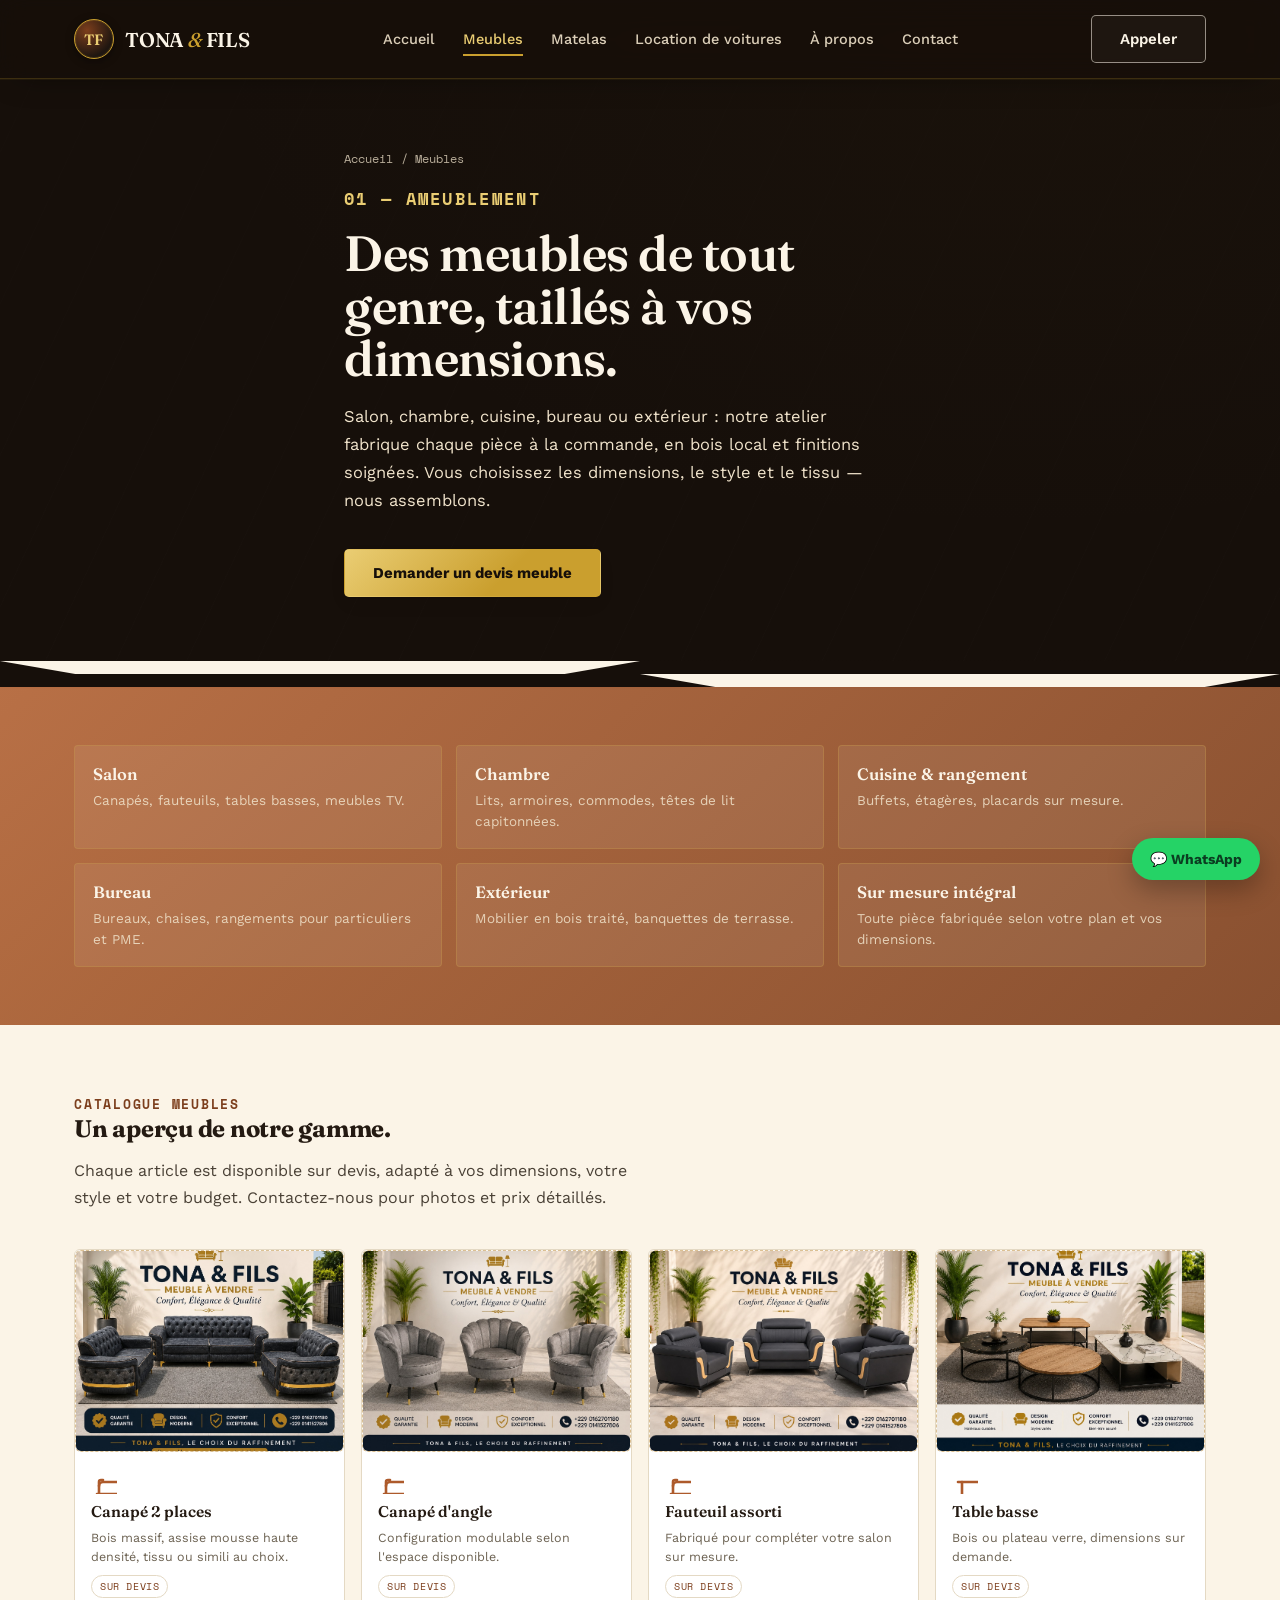
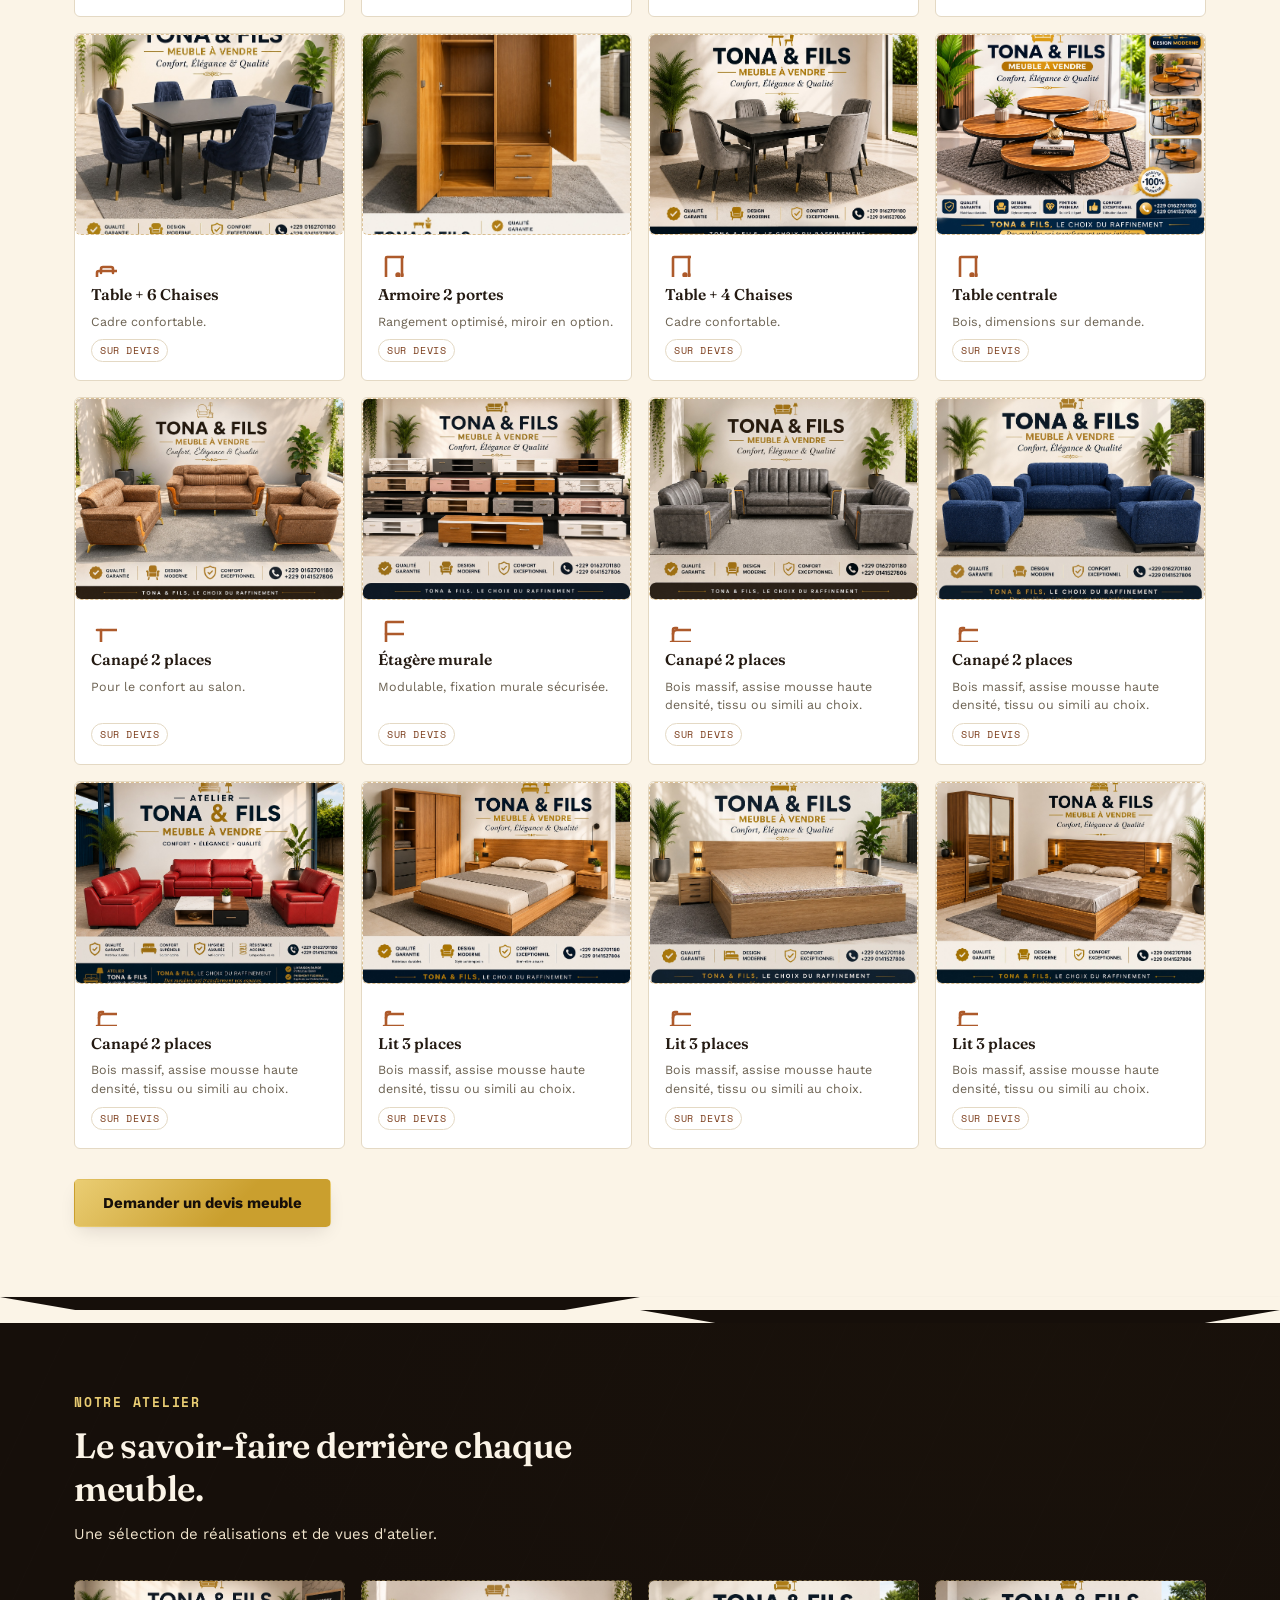
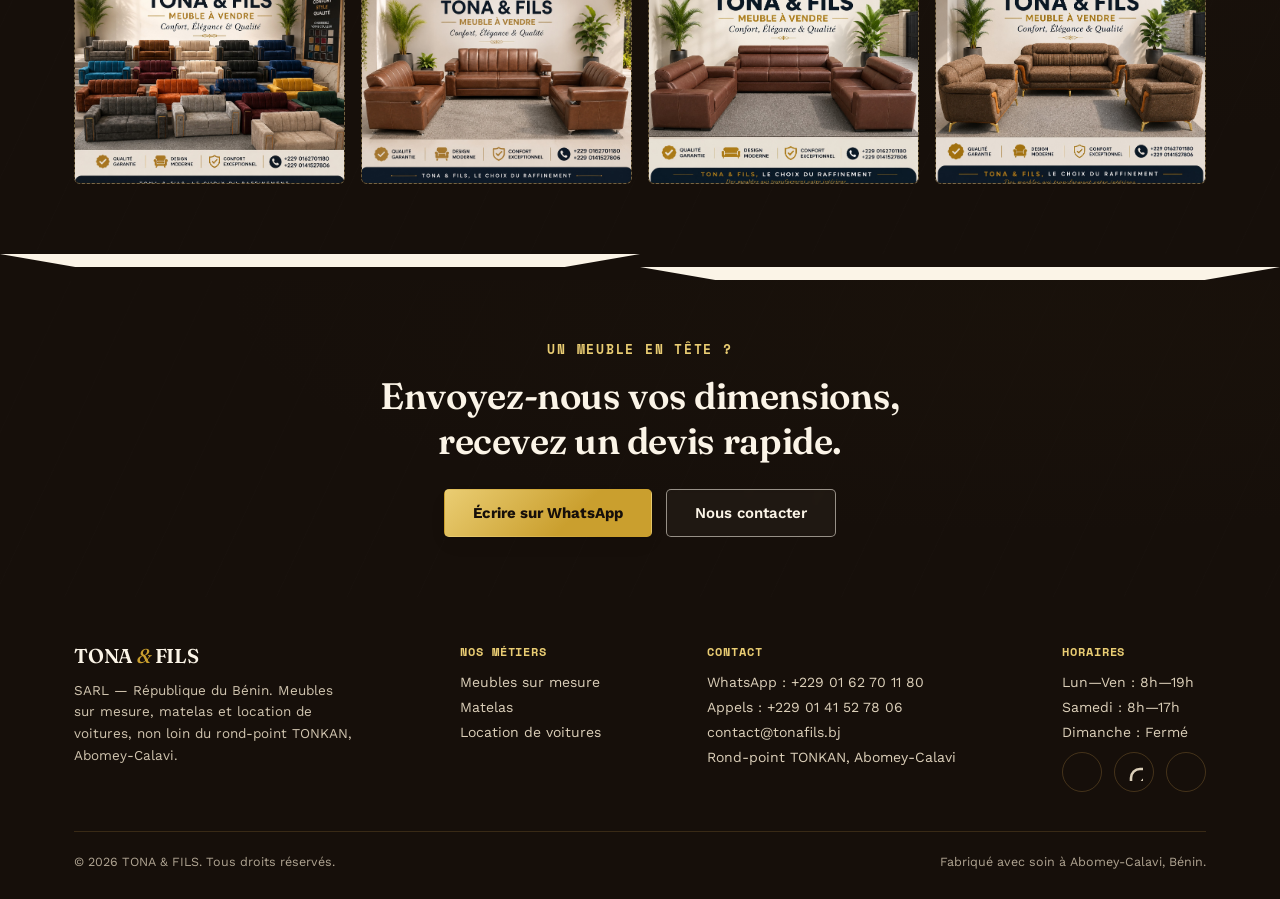
==== commit b3e3f588: "Add files via upload" ====
--- a/meubles.html
+++ b/meubles.html
@@ -443,6 +443,74 @@
               </div>
             </div>
 
+            <!-- 13. Canapé 2 places -->
+            <div class="cat-card">
+              <div class="photo-slot">
+                <div class="ps-inner" style="cursor: zoom-in;" onclick="openLightbox(this)">
+                  <img src="Canapé9.jpeg" alt="Canapé 2 places" loading="lazy">
+                </div>
+              </div>
+              <div class="cc-body">
+                <svg class="icon">
+                  <use href="#icon-sofa" xlink:href="#icon-sofa" />
+                </svg>
+                <div class="name">Canapé 2 places</div>
+                <div class="spec">Bois massif, assise mousse haute densité, tissu ou simili au choix.</div>
+                <span class="tag">Sur devis</span>
+              </div>
+            </div>
+
+            <!-- 14. Lit 3 places -->
+            <div class="cat-card">
+              <div class="photo-slot">
+                <div class="ps-inner" style="cursor: zoom-in;" onclick="openLightbox(this)">
+                  <img src="Lit_complet.jpeg" alt="Lit 3 places" loading="lazy">
+                </div>
+              </div>
+              <div class="cc-body">
+                <svg class="icon">
+                  <use href="#icon-sofa" xlink:href="#icon-sofa" />
+                </svg>
+                <div class="name">Lit 3 places</div>
+                <div class="spec">Bois massif, assise mousse haute densité, tissu ou simili au choix.</div>
+                <span class="tag">Sur devis</span>
+              </div>
+            </div>
+
+            <!-- 15. Lit 3 places -->
+            <div class="cat-card">
+              <div class="photo-slot">
+                <div class="ps-inner" style="cursor: zoom-in;" onclick="openLightbox(this)">
+                  <img src="Lit1.jpeg" alt="Lit 3 places" loading="lazy">
+                </div>
+              </div>
+              <div class="cc-body">
+                <svg class="icon">
+                  <use href="#icon-sofa" xlink:href="#icon-sofa" />
+                </svg>
+                <div class="name">Lit 3 places</div>
+                <div class="spec">Bois massif, assise mousse haute densité, tissu ou simili au choix.</div>
+                <span class="tag">Sur devis</span>
+              </div>
+            </div>
+
+            <!-- 15. Lit 3 places -->
+            <div class="cat-card">
+              <div class="photo-slot">
+                <div class="ps-inner" style="cursor: zoom-in;" onclick="openLightbox(this)">
+                  <img src="Lit2.jpeg" alt="Lit 3 places" loading="lazy">
+                </div>
+              </div>
+              <div class="cc-body">
+                <svg class="icon">
+                  <use href="#icon-sofa" xlink:href="#icon-sofa" />
+                </svg>
+                <div class="name">Lit 3 places</div>
+                <div class="spec">Bois massif, assise mousse haute densité, tissu ou simili au choix.</div>
+                <span class="tag">Sur devis</span>
+              </div>
+            </div>
+
           </div>
 
           <dialog id="lightbox" onclick="this.close()">
--- a/style.css
+++ b/style.css
@@ -97,19 +97,106 @@
 #menu-toggle{ display:none; }
 
 @media (max-width:880px){
+  /* ── Burger → Croix ── */
+  .burger span, .burger span::before, .burger span::after{
+    transition: all .35s cubic-bezier(.4,0,.2,1);
+  }
+  #menu-toggle:checked ~ header .burger span,
+  #menu-toggle:checked ~ .nav .burger span{
+    background: transparent;
+  }
+  #menu-toggle:checked ~ header .burger span::before,
+  #menu-toggle:checked ~ .nav .burger span::before{
+    top: 0; transform: rotate(45deg); background: var(--cream);
+  }
+  #menu-toggle:checked ~ header .burger span::after,
+  #menu-toggle:checked ~ .nav .burger span::after{
+    top: 0; transform: rotate(-45deg); background: var(--cream);
+  }
+
+  /* ── Menu plein écran centré ── */
   nav.links{
-    position:fixed; inset:64px 0 0 0; flex-direction:column; align-items:flex-start;
-    background:var(--espresso); padding:28px 24px; gap:22px;
-    transform:translateX(100%); transition:transform .28s ease;
-    border-top:1px solid rgba(196,149,73,.2);
+    position:fixed; top:0; left:0; right:0; bottom:0; z-index:55;
+    display:flex; flex-direction:column; align-items:center; justify-content:center;
+    background: var(--espresso);
+    padding: 40px 32px;
+    gap:0;
+    width:100vw; height:100vh; height:100dvh;
+    opacity:0; visibility:hidden; pointer-events:none;
+    transition: opacity .45s ease, visibility .45s ease;
+    border-top:none;
     overflow-y:auto;
-  }
-  #menu-toggle:checked ~ .nav .links{ transform:translateX(0); }
-  nav.links a{ font-size:18px; }
+    counter-reset:navitem;
+  }
+  #menu-toggle:checked ~ header .links,
+  #menu-toggle:checked ~ .nav .links{
+    opacity:1; visibility:visible; pointer-events:auto;
+  }
+
+  /* ── Liens centrés, style élégant ── */
+  nav.links a{
+    font-family:var(--font-display);
+    font-size: clamp(1.2rem, 4.5vw, 1.7rem);
+    font-weight:500;
+    letter-spacing:.22em;
+    text-transform:uppercase;
+    color:var(--cream);
+    text-align:center;
+    justify-content:center;
+    padding: 16px 0;
+    border-bottom:none;
+    opacity:0; transform:translateY(18px);
+    transition: opacity .45s ease, transform .45s ease, color .25s ease;
+  }
+  nav.links a:not(.mobile-cta)::before{ display:none; }
+  nav.links a.active{ color:var(--brass-light); }
   nav.links a.active::after{ display:none; }
+
+  /* Animation d'entrée en cascade */
+  #menu-toggle:checked ~ header .links a,
+  #menu-toggle:checked ~ .nav .links a{ opacity:1; transform:translateY(0); }
+  #menu-toggle:checked ~ header .links a:nth-child(1),
+  #menu-toggle:checked ~ .nav .links a:nth-child(1){ transition-delay:.08s; }
+  #menu-toggle:checked ~ header .links a:nth-child(2),
+  #menu-toggle:checked ~ .nav .links a:nth-child(2){ transition-delay:.14s; }
+  #menu-toggle:checked ~ header .links a:nth-child(3),
+  #menu-toggle:checked ~ .nav .links a:nth-child(3){ transition-delay:.20s; }
+  #menu-toggle:checked ~ header .links a:nth-child(4),
+  #menu-toggle:checked ~ .nav .links a:nth-child(4){ transition-delay:.26s; }
+  #menu-toggle:checked ~ header .links a:nth-child(5),
+  #menu-toggle:checked ~ .nav .links a:nth-child(5){ transition-delay:.32s; }
+  #menu-toggle:checked ~ header .links a:nth-child(6),
+  #menu-toggle:checked ~ .nav .links a:nth-child(6){ transition-delay:.38s; }
+  #menu-toggle:checked ~ header .links a:nth-child(7),
+  #menu-toggle:checked ~ .nav .links a:nth-child(7){ transition-delay:.44s; }
+
+  /* ── Bouton CTA pleine largeur en pied ── */
+  .mobile-cta{
+    display:flex; align-items:center; justify-content:center; gap:10px;
+    margin-top: 38px;
+    padding: 18px 32px !important;
+    border:none !important; border-radius:5px;
+    background:linear-gradient(135deg, var(--brass-light), var(--brass) 65%);
+    color:var(--espresso) !important; font-weight:700;
+    font-size: 14px !important; letter-spacing: .12em;
+    text-transform:uppercase;
+    width: 100%; max-width: 340px;
+    opacity:0; transform:translateY(18px);
+    transition: opacity .45s ease .52s, transform .45s ease .52s, background .2s ease;
+  }
+  .mobile-cta::before{ content:none !important; }
+  #menu-toggle:checked ~ header .links .mobile-cta,
+  #menu-toggle:checked ~ .nav .links .mobile-cta{
+    opacity:1; transform:translateY(0);
+  }
+  .mobile-cta:hover{
+    background:linear-gradient(135deg, var(--brass-light), var(--brass-light) 70%);
+  }
+
   .burger{
     display:flex; width:40px; height:40px; align-items:center; justify-content:center;
     background:transparent; border:1.5px solid var(--brass); border-radius:3px; cursor:pointer;
+    position:relative; z-index:60;
   }
   .burger span, .burger span::before, .burger span::after{
     content:''; display:block; width:18px; height:2px; background:var(--brass); position:relative;
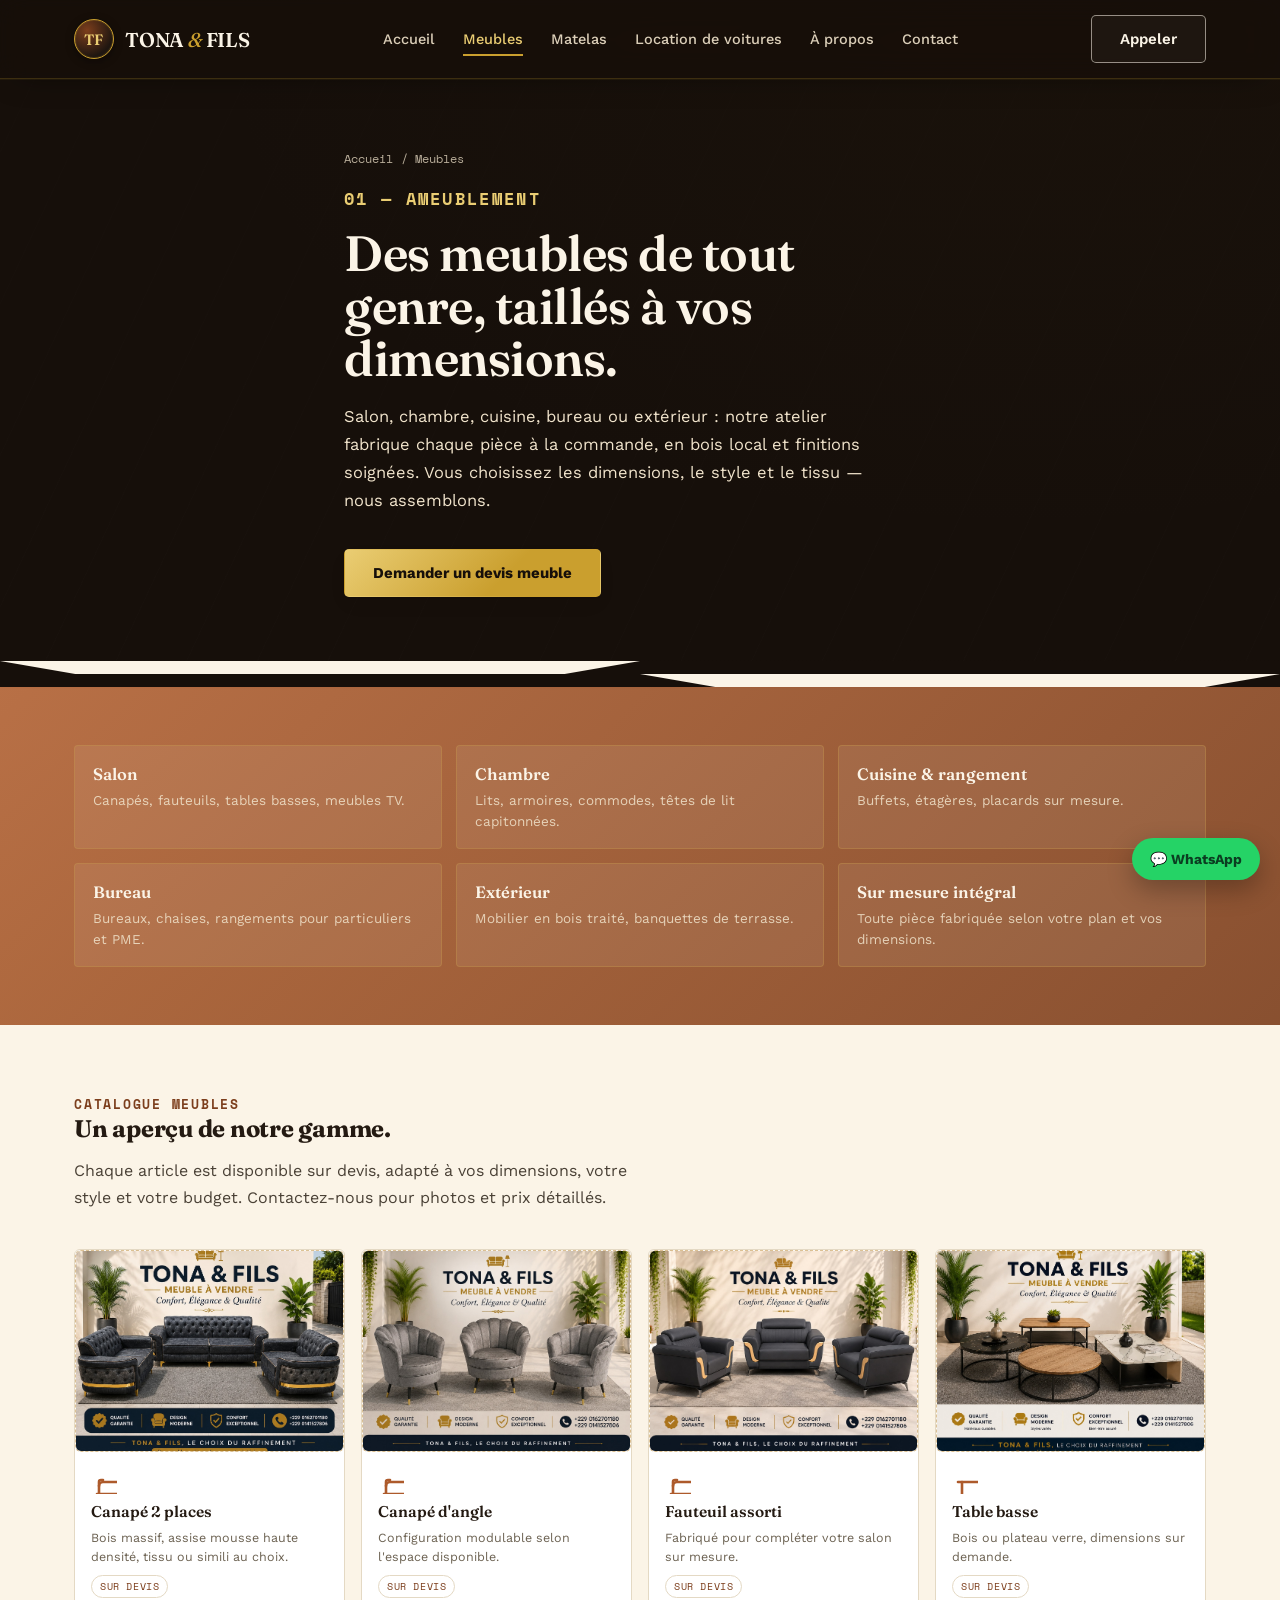
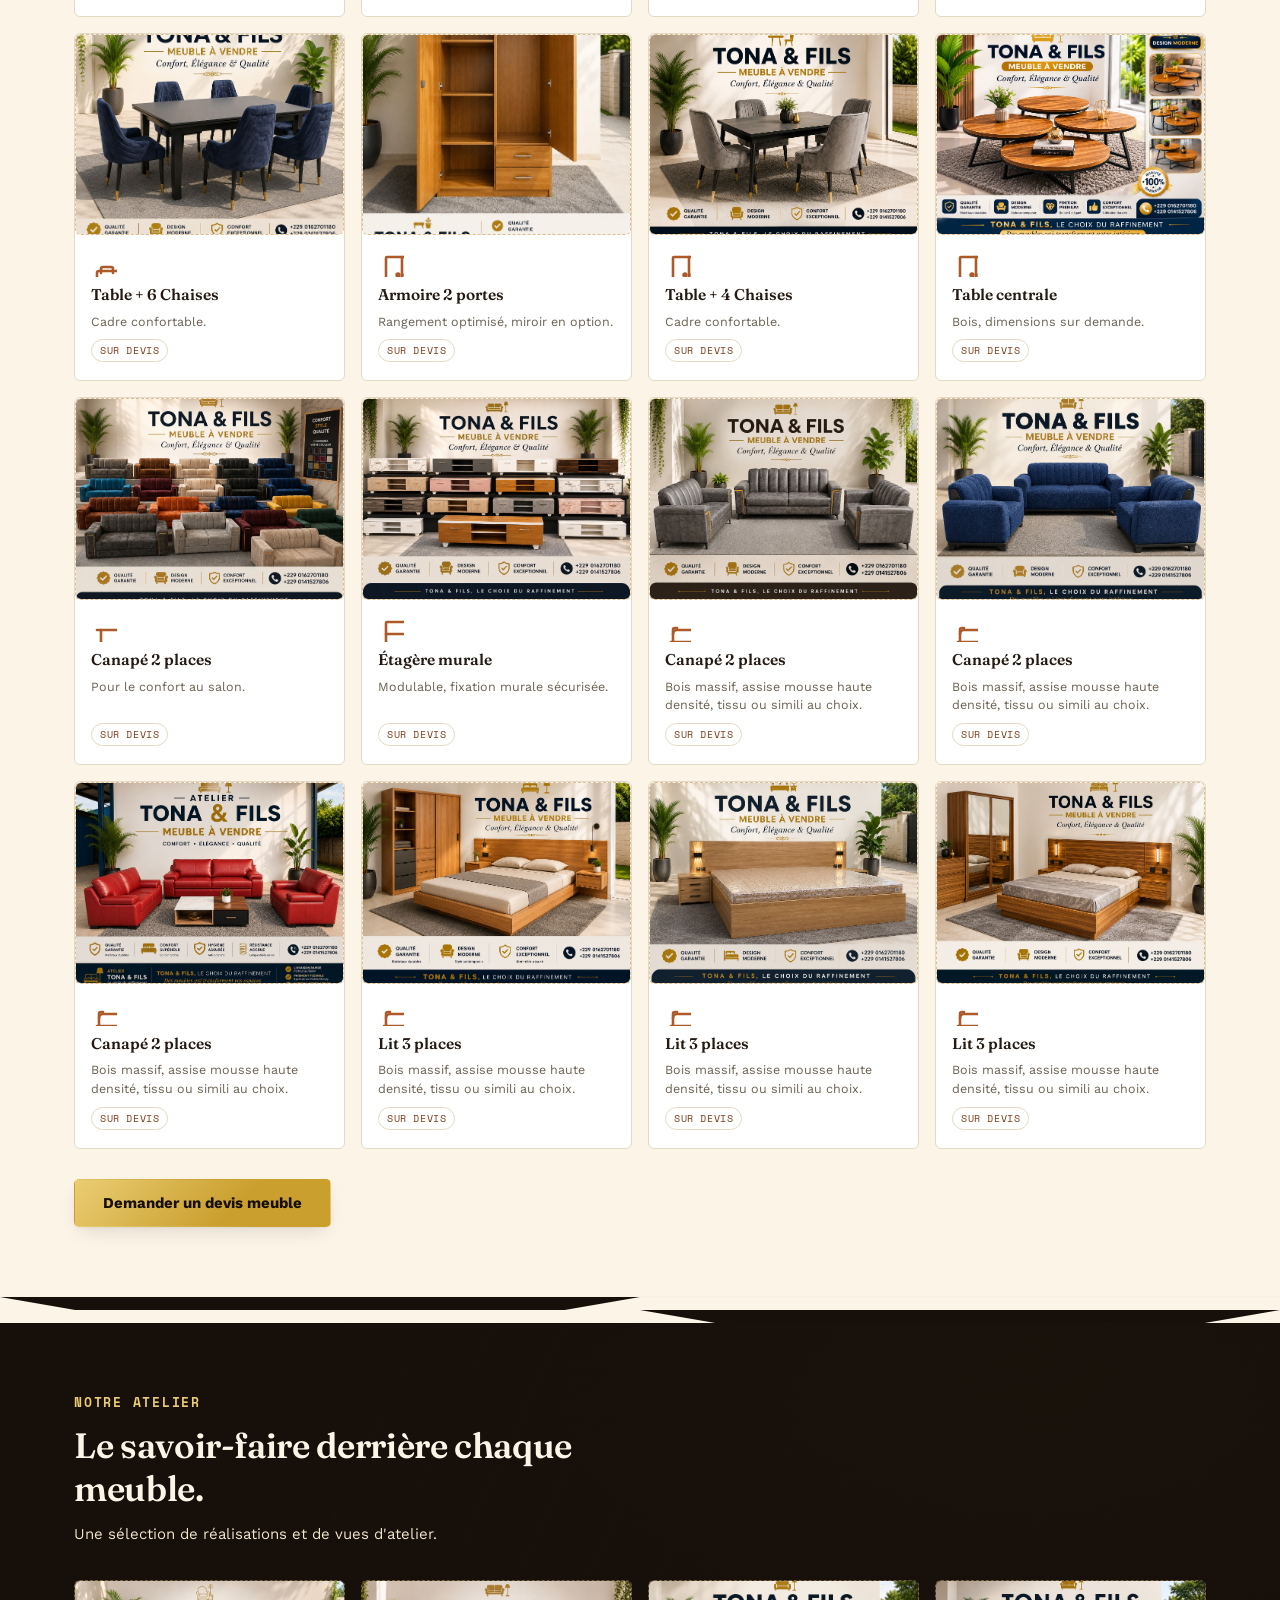
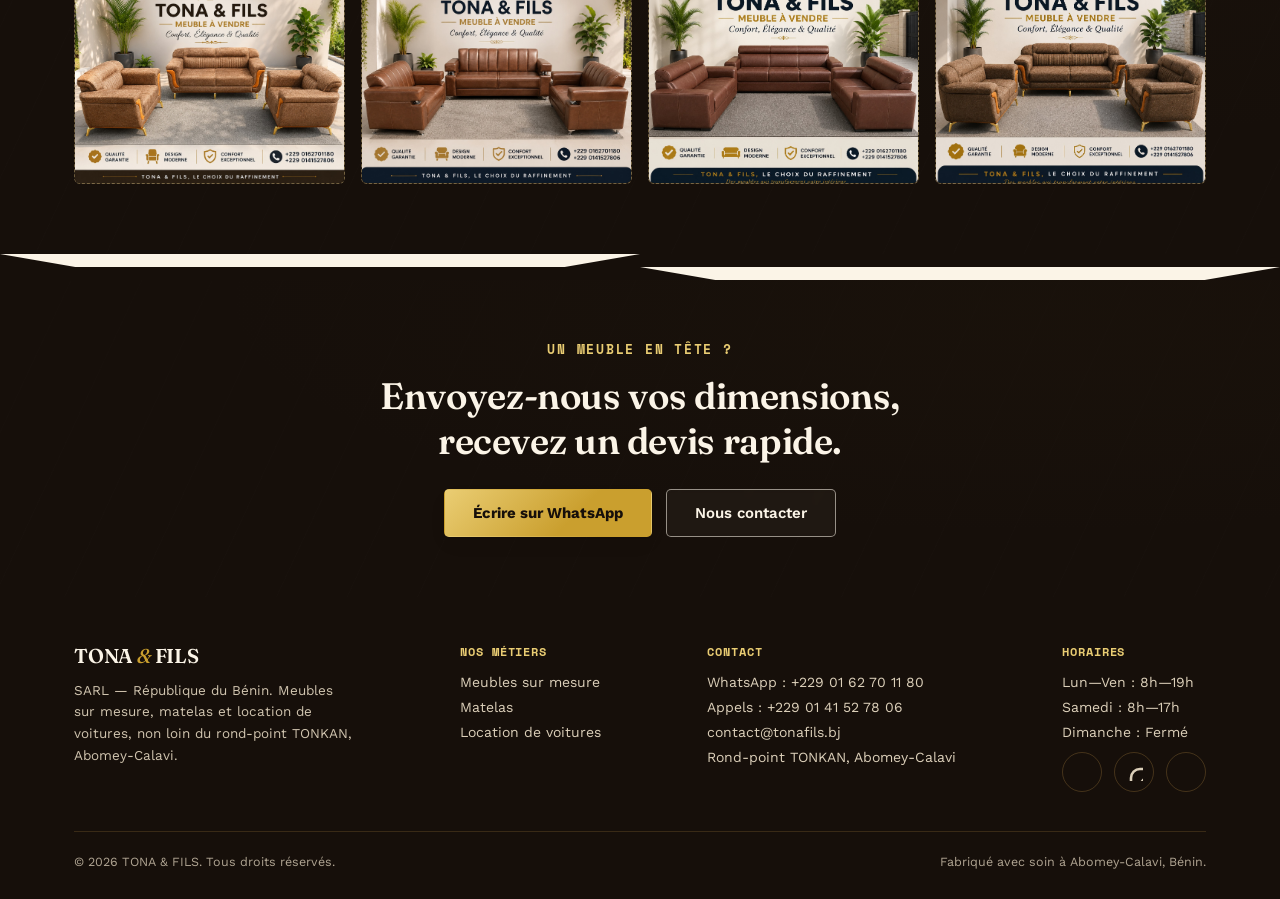
==== commit 6063d86d: "Add files via upload" ====
--- a/meubles.html
+++ b/meubles.html
@@ -379,7 +379,7 @@
             <div class="cat-card">
               <div class="photo-slot">
                 <div class="ps-inner" style="cursor: zoom-in;" onclick="openLightbox(this)">
-                  <img src="Canapé8.jpeg" alt="Canapé 2 places" loading="lazy">
+                  <img src="Canapé.jpeg" alt="Canapé 2 places" loading="lazy">
                 </div>
               </div>
               <div class="cc-body">
@@ -543,7 +543,7 @@
             <!-- 1. Vue d’atelier — découpe bois -->
             <div class="photo-slot">
               <div class="ps-inner" style="cursor: zoom-in;" onclick="openLightbox(this)">
-                <img src="Canapé.jpeg" alt="Vue d’atelier — découpe bois" loading="lazy">
+                <img src="Canapé8.jpeg" alt="Vue d’atelier — découpe bois" loading="lazy">
               </div>
             </div>
 
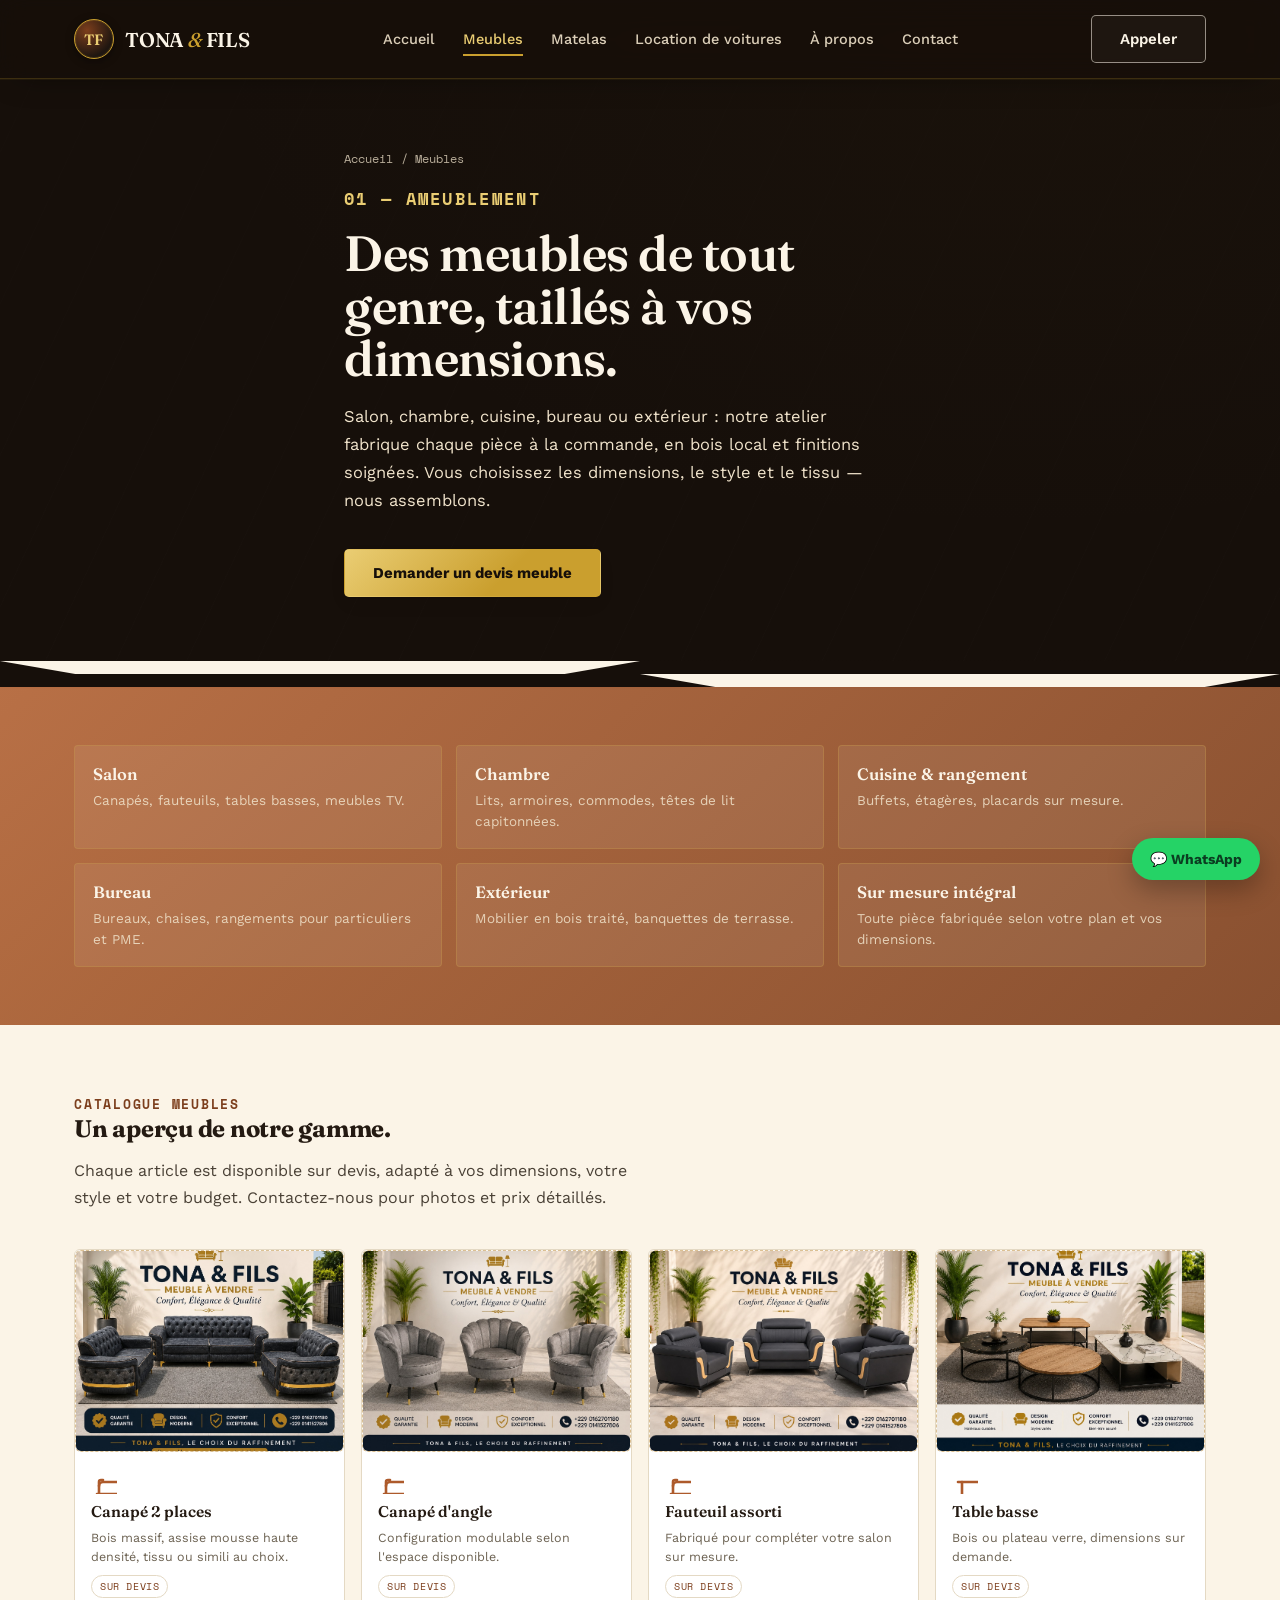
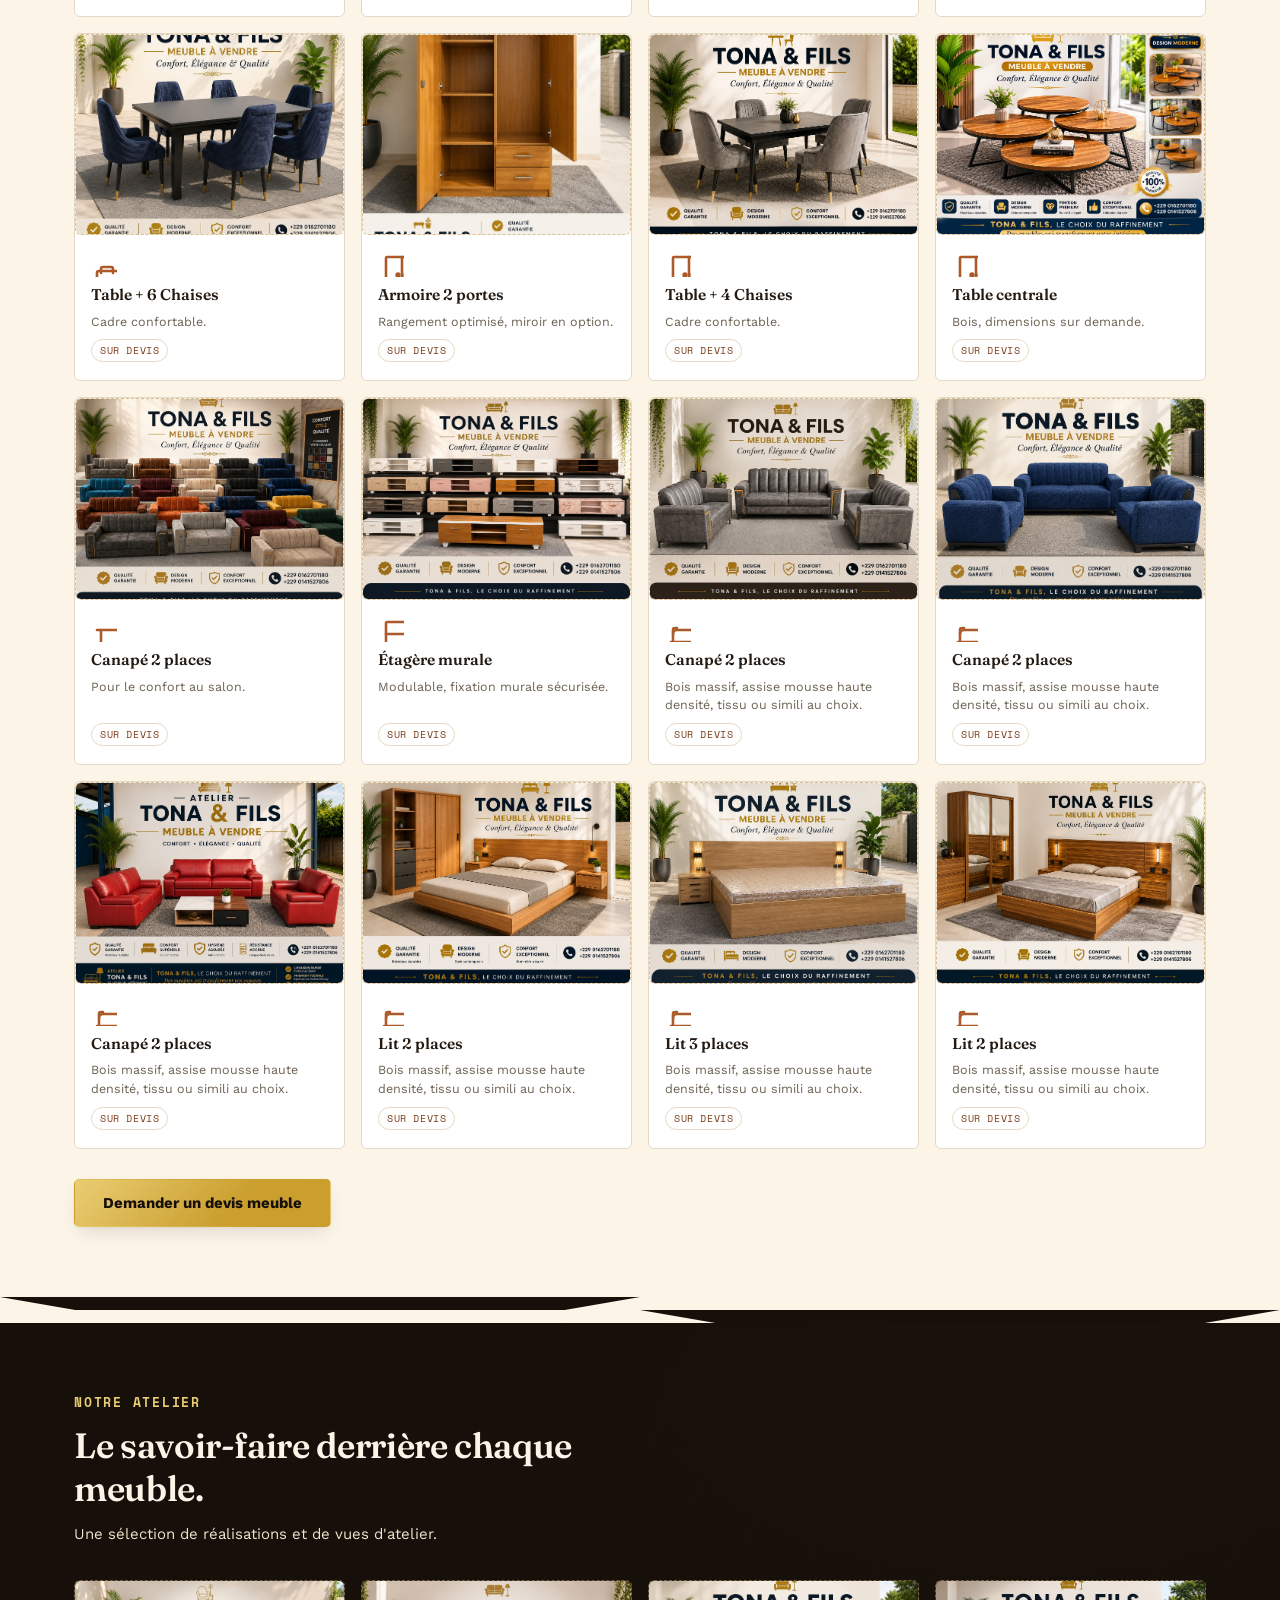
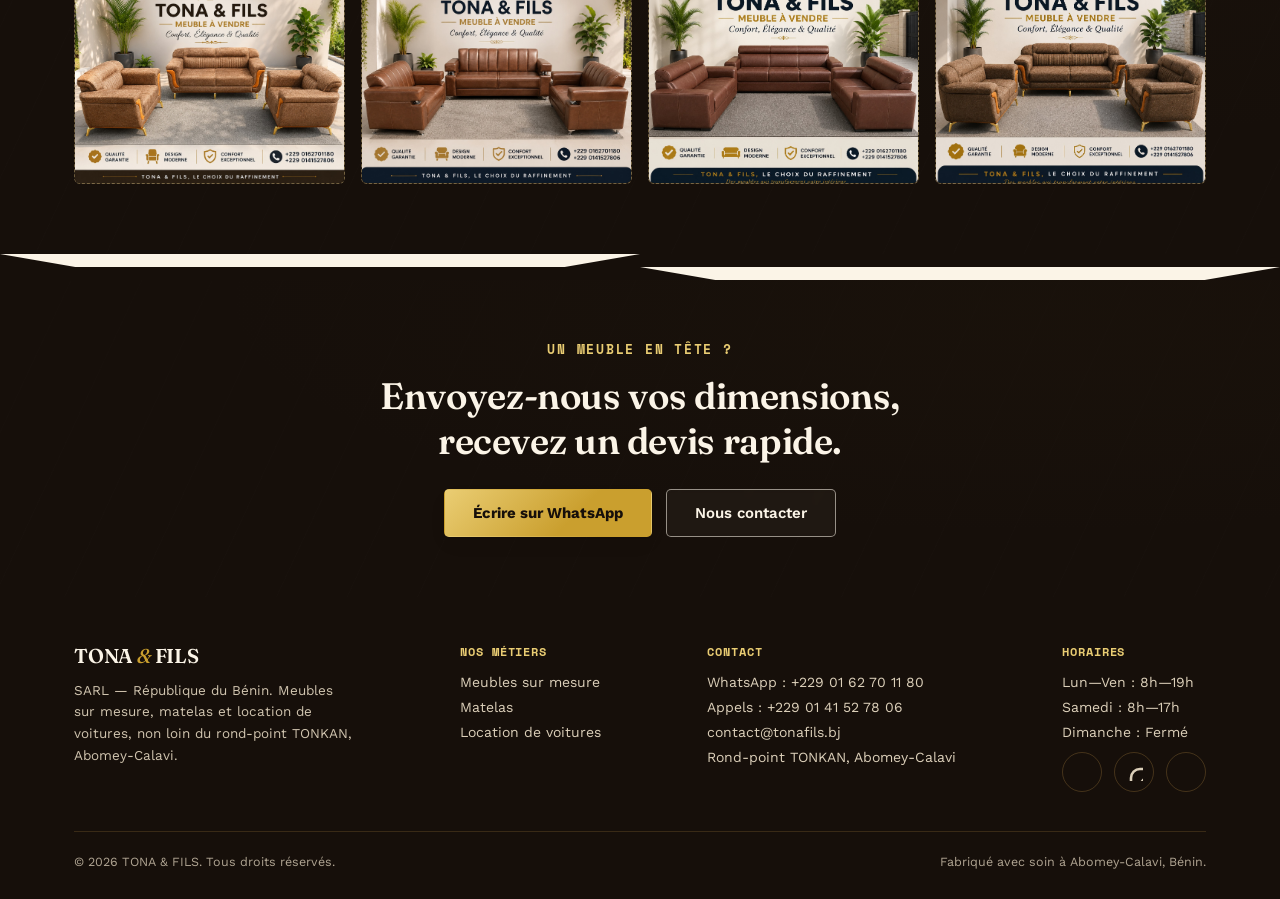
==== commit 97c51301: "Add files via upload" ====
--- a/meubles.html
+++ b/meubles.html
@@ -460,11 +460,28 @@
               </div>
             </div>
 
-            <!-- 14. Lit 3 places -->
+            <!-- 14. Lit 2 places -->
             <div class="cat-card">
               <div class="photo-slot">
                 <div class="ps-inner" style="cursor: zoom-in;" onclick="openLightbox(this)">
                   <img src="Lit_complet.jpeg" alt="Lit 3 places" loading="lazy">
+                </div>
+              </div>
+              <div class="cc-body">
+                <svg class="icon">
+                  <use href="#icon-sofa" xlink:href="#icon-sofa" />
+                </svg>
+                <div class="name">Lit 2 places</div>
+                <div class="spec">Bois massif, assise mousse haute densité, tissu ou simili au choix.</div>
+                <span class="tag">Sur devis</span>
+              </div>
+            </div>
+
+            <!-- 15. Lit 3 places -->
+            <div class="cat-card">
+              <div class="photo-slot">
+                <div class="ps-inner" style="cursor: zoom-in;" onclick="openLightbox(this)">
+                  <img src="Lit1.jpeg" alt="Lit 3 places" loading="lazy">
                 </div>
               </div>
               <div class="cc-body">
@@ -477,24 +494,7 @@
               </div>
             </div>
 
-            <!-- 15. Lit 3 places -->
-            <div class="cat-card">
-              <div class="photo-slot">
-                <div class="ps-inner" style="cursor: zoom-in;" onclick="openLightbox(this)">
-                  <img src="Lit1.jpeg" alt="Lit 3 places" loading="lazy">
-                </div>
-              </div>
-              <div class="cc-body">
-                <svg class="icon">
-                  <use href="#icon-sofa" xlink:href="#icon-sofa" />
-                </svg>
-                <div class="name">Lit 3 places</div>
-                <div class="spec">Bois massif, assise mousse haute densité, tissu ou simili au choix.</div>
-                <span class="tag">Sur devis</span>
-              </div>
-            </div>
-
-            <!-- 15. Lit 3 places -->
+            <!-- 15. Lit 2 places -->
             <div class="cat-card">
               <div class="photo-slot">
                 <div class="ps-inner" style="cursor: zoom-in;" onclick="openLightbox(this)">
@@ -505,7 +505,7 @@
                 <svg class="icon">
                   <use href="#icon-sofa" xlink:href="#icon-sofa" />
                 </svg>
-                <div class="name">Lit 3 places</div>
+                <div class="name">Lit 2 places</div>
                 <div class="spec">Bois massif, assise mousse haute densité, tissu ou simili au choix.</div>
                 <span class="tag">Sur devis</span>
               </div>
